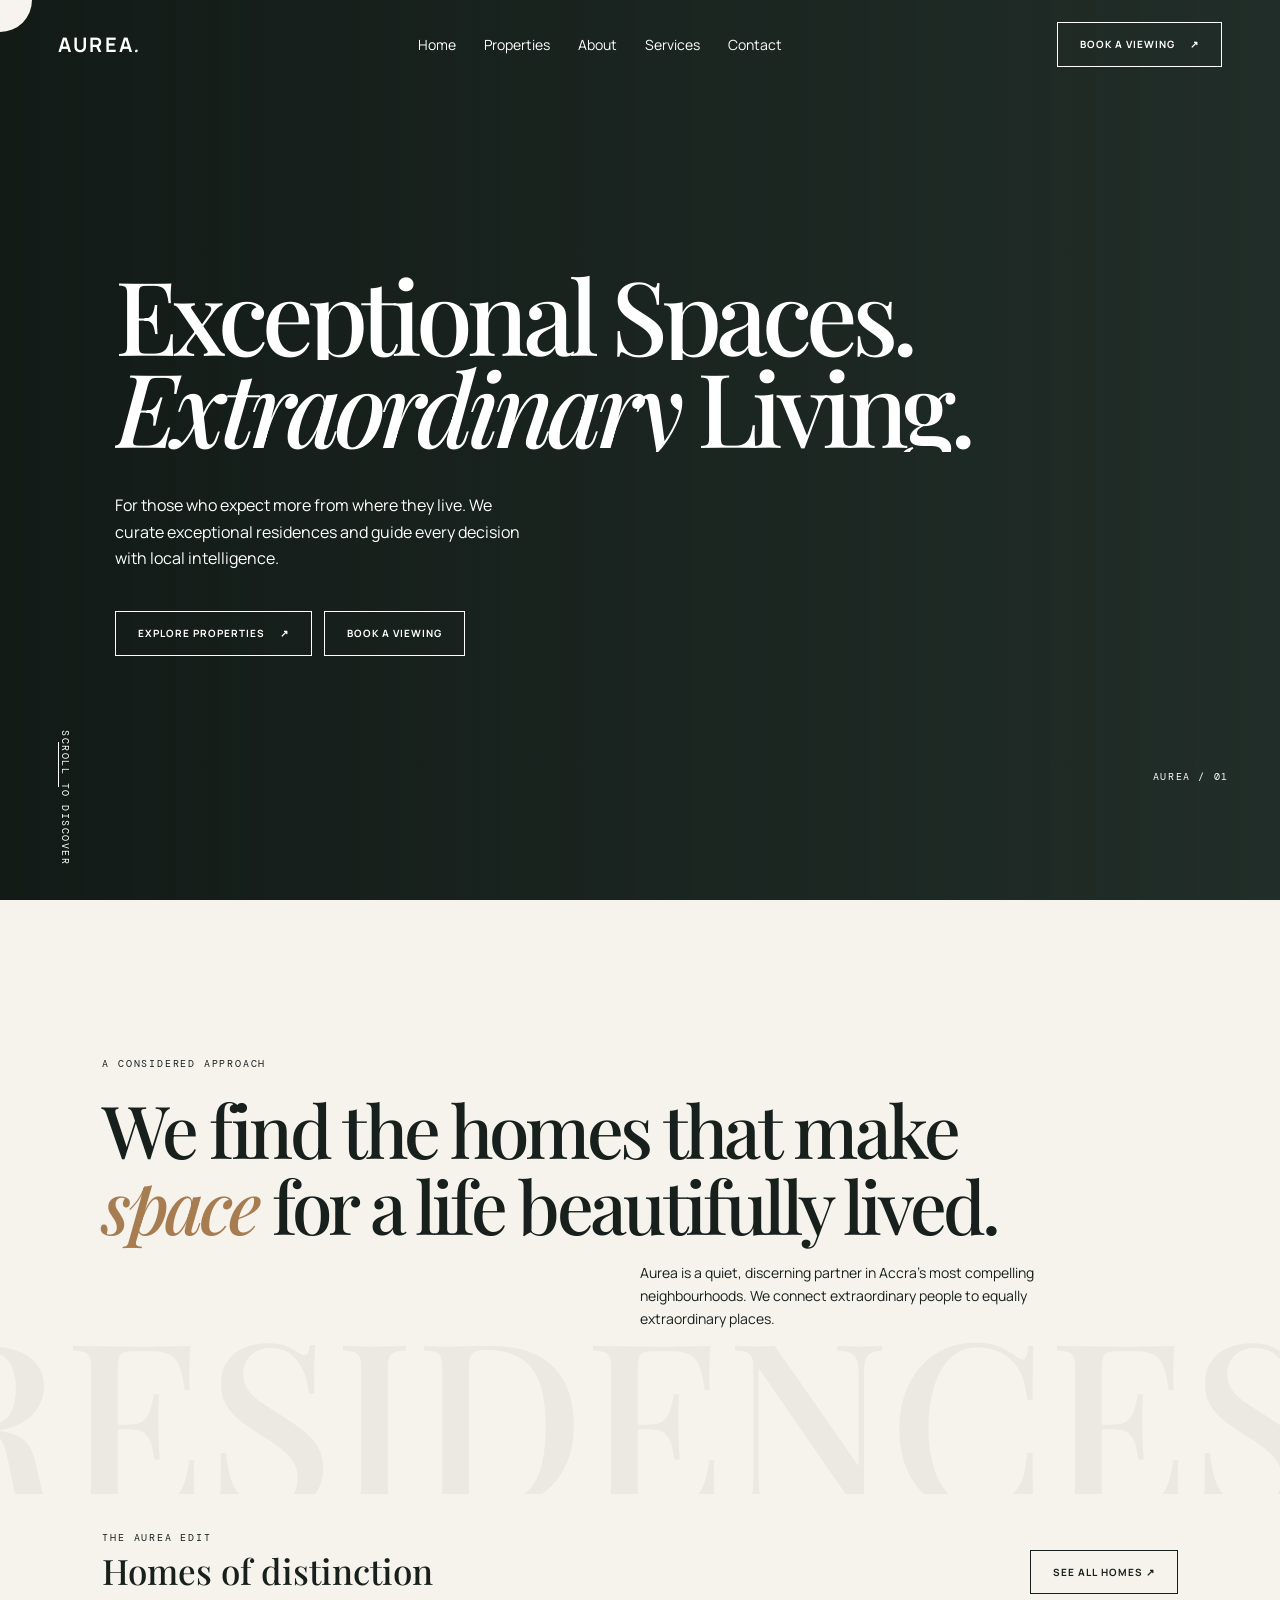
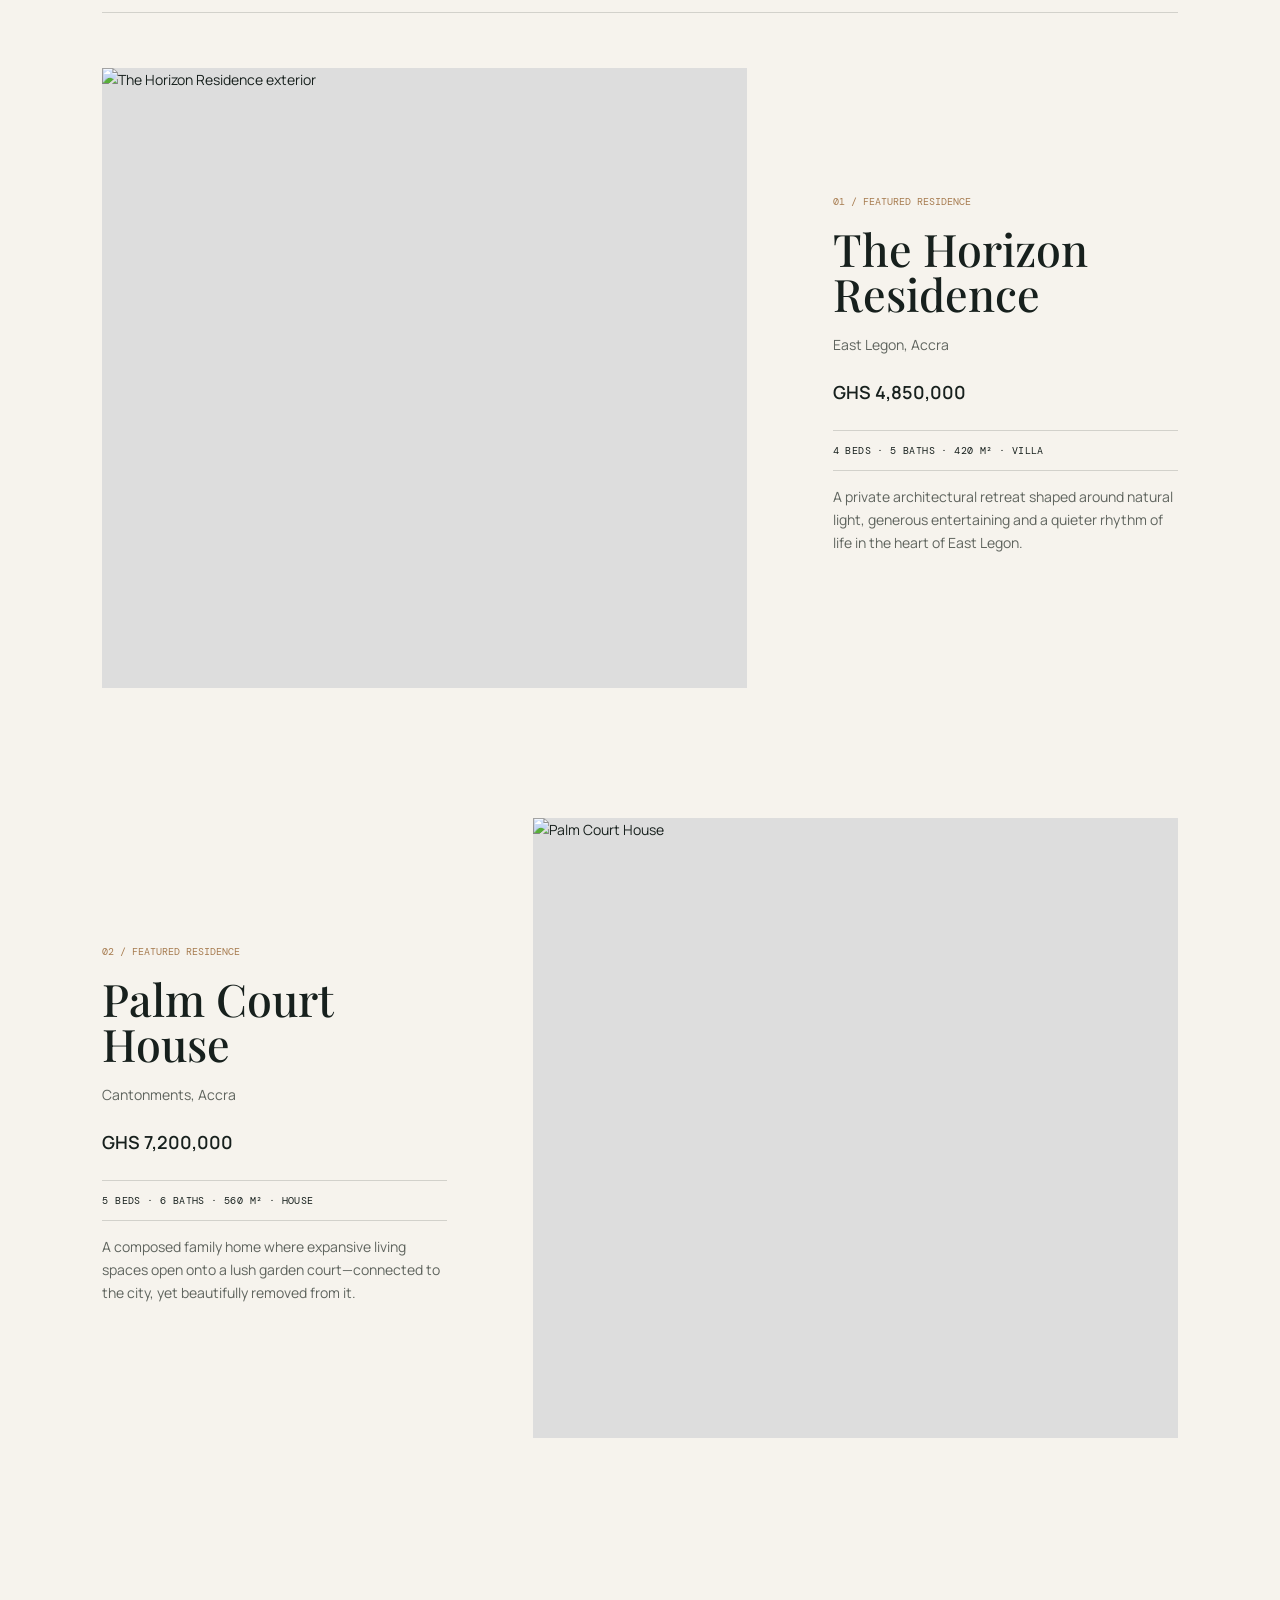
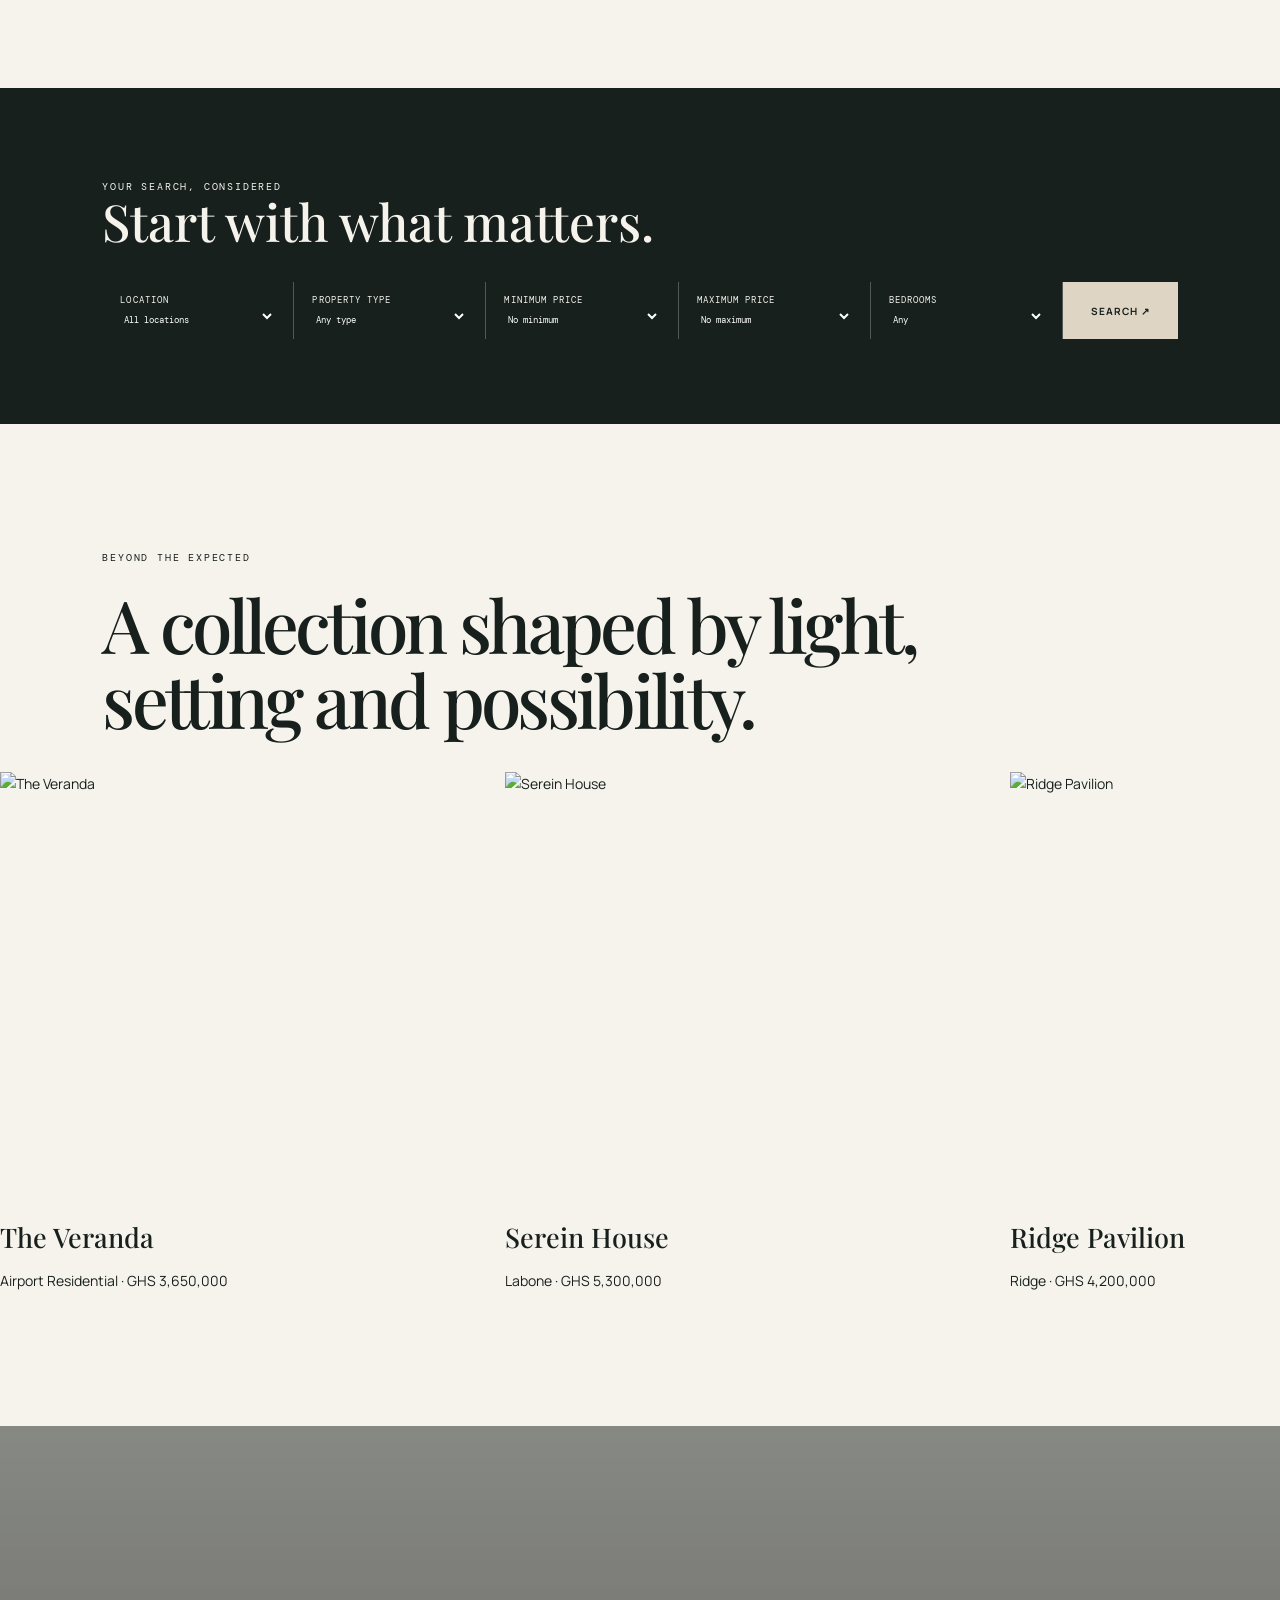
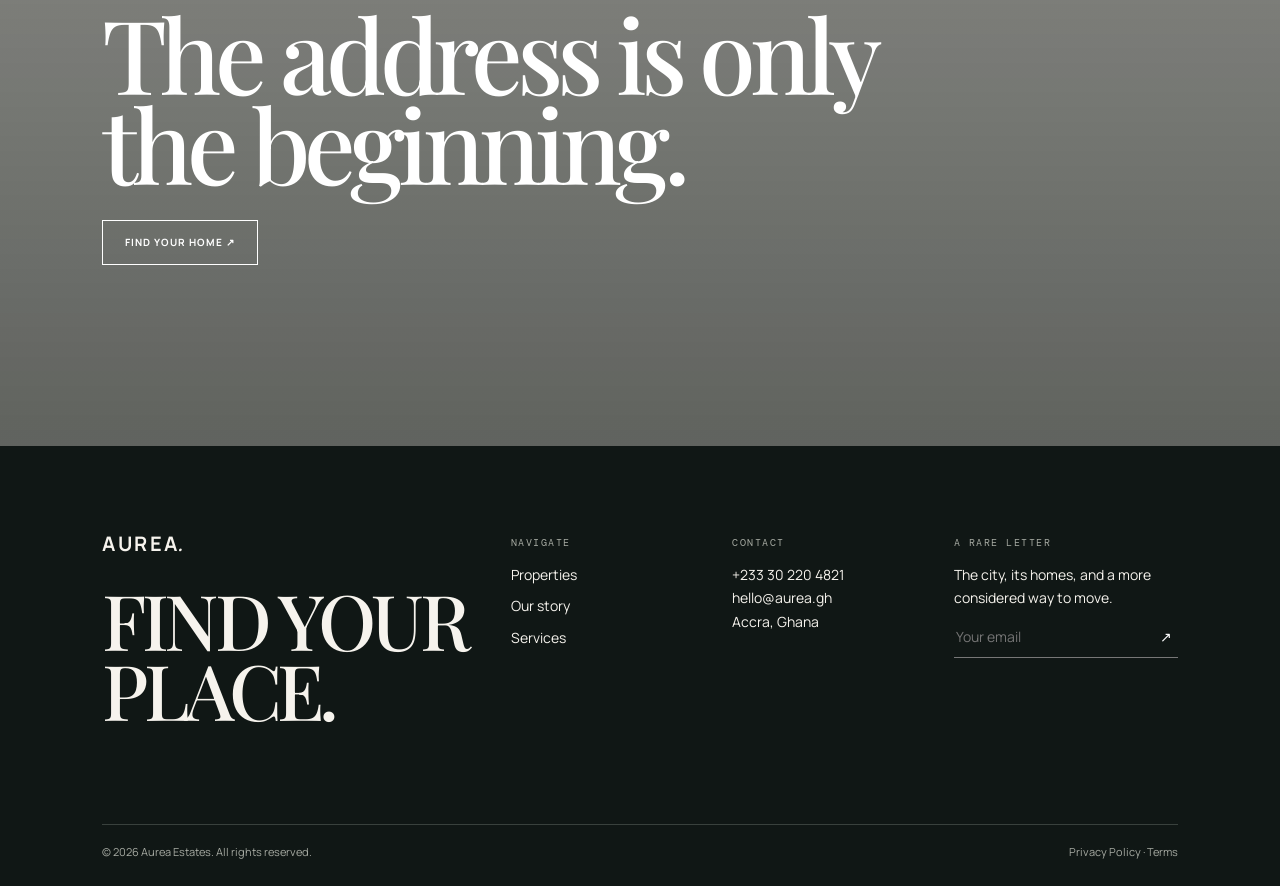
==== index.html @ 6d5a38c9 "aurea1" ====
<!doctype html><html lang="en"><head><meta charset="utf-8"><meta name="viewport" content="width=device-width,initial-scale=1"><title>Aurea Estates — Exceptional Spaces</title><link rel="stylesheet" href="css/style.css"><style>.hero-video{position:absolute;inset:-8%;width:116%;height:116%;object-fit:cover;will-change:transform}.hero-shade{position:absolute;inset:0;background:linear-gradient(90deg,rgba(10,16,13,.68),rgba(10,16,13,.12))}@media(prefers-reduced-motion:reduce){.hero-video{display:none}.hero-image{display:block!important}}</style><style>@media(max-width:800px){.site-header{padding:17px 6%}.nav-links.open{z-index:30}.hero{min-height:680px}.hero-video{inset:0;width:100%;height:100%;transform:none!important}.hero-content{padding:0 6%}.hero h1{font-size:clamp(48px,14vw,68px)}.hero-actions{align-items:flex-start}.horizontal{padding:80px 0}.horizontal-head{padding:0 6%}.horizontal-track{padding-left:6%;gap:14px}.mini-property{min-width:86vw}.mini-property figure{height:52vw;min-height:290px;max-height:410px}.search-form{grid-template-columns:1fr}.search-form .btn{min-height:58px}.intro{padding-top:90px;padding-bottom:90px}.featured{padding-bottom:75px}}@media(max-width:430px){.hero{min-height:620px}.hero-actions{width:100%}.hero-actions .btn{justify-content:space-between;width:100%}.mini-property{min-width:88vw}.mini-property h3{font-size:25px}}</style></head><body><div class="loader"><div>01</div><small>ARCHITECTURE · LIVING · LOCATION</small></div><div class="cursor"></div><header class="site-header"><nav class="nav"><a class="brand" href="index.html">AUREA<i>.</i></a><div class="nav-links"><a href="index.html">Home</a><a href="properties.html">Properties</a><a href="about.html">About</a><a href="services.html">Services</a><a href="contact.html">Contact</a></div><a class="btn" href="contact.html">Book a viewing <span>↗</span></a><button class="menu-toggle" aria-label="Open navigation">☰</button></nav></header><main><section class="hero"><div class="hero-image" style="display:none"></div><video class="hero-video" autoplay muted loop playsinline poster="https://images.unsplash.com/photo-1600585154340-be6161a56a0c?auto=format&fit=crop&w=2200&q=85" aria-label="A modern residence in a landscaped setting"><source src="assets/images/hero-motion.mp4" type="video/mp4"></video><div class="hero-shade"></div><div class="hero-content"><h1><span>Exceptional Spaces.</span><span><em>Extraordinary</em> Living.</span></h1><p>For those who expect more from where they live. We curate exceptional residences and guide every decision with local intelligence.</p><div class="hero-actions"><a class="btn light" href="properties.html">Explore properties <span>↗</span></a><a class="btn" href="contact.html">Book a viewing</a></div></div><span class="scroll-mark">SCROLL TO DISCOVER</span></section><section class="intro"><span class="eyebrow">A considered approach</span><h2 class="display reveal">We find the homes that make <em>space</em> for a life beautifully lived.</h2><p class="intro-copy reveal">Aurea is a quiet, discerning partner in Accra’s most compelling neighbourhoods. We connect extraordinary people to equally extraordinary places.</p><span class="ghost-word" data-parallax="-.03">RESIDENCES</span></section><section class="featured"><div class="section-top"><div><span class="eyebrow">The Aurea edit</span><h2 class="section-title">Homes of distinction</h2></div><a class="btn" href="properties.html">See all homes ↗</a></div><article class="property-feature reveal"><a class="property-photo" href="property-details.html"><img src="https://images.unsplash.com/photo-1600607687920-4e2a09cf159d?auto=format&fit=crop&w=1400&q=85" alt="The Horizon Residence exterior"></a><div class="property-meta"><span class="num">01 / FEATURED RESIDENCE</span><h3>The Horizon Residence</h3><p>East Legon, Accra</p><div class="price">GHS 4,850,000</div><div class="facts">4 BEDS · 5 BATHS · 420 M² · VILLA</div><p>A private architectural retreat shaped around natural light, generous entertaining and a quieter rhythm of life in the heart of East Legon.</p></div></article><article class="property-feature reverse reveal"><a class="property-photo" href="property-details.html"><img loading="lazy" src="https://images.unsplash.com/photo-1600585154340-be6161a56a0c?auto=format&fit=crop&w=1400&q=85" alt="Palm Court House"></a><div class="property-meta"><span class="num">02 / FEATURED RESIDENCE</span><h3>Palm Court House</h3><p>Cantonments, Accra</p><div class="price">GHS 7,200,000</div><div class="facts">5 BEDS · 6 BATHS · 560 M² · HOUSE</div><p>A composed family home where expansive living spaces open onto a lush garden court—connected to the city, yet beautifully removed from it.</p></div></article></section><section class="search-wrap"><span class="eyebrow">Your search, considered</span><h2>Start with what matters.</h2><form id="search-form" class="search-form"><label>Location<select id="location" data-filter><option value="">All locations</option><option>East Legon</option><option>Cantonments</option><option>Labone</option></select></label><label>Property type<select id="type" data-filter><option value="">Any type</option><option>Villa</option><option>House</option><option>Apartment</option></select></label><label>Minimum price<select id="min" data-filter><option value="">No minimum</option><option value="3000000">GHS 3m</option><option value="5000000">GHS 5m</option></select></label><label>Maximum price<select id="max" data-filter><option value="">No maximum</option><option value="5000000">GHS 5m</option><option value="8000000">GHS 8m</option></select></label><label>Bedrooms<select id="beds" data-filter><option value="">Any</option><option value="3">3+</option><option value="4">4+</option></select></label><button class="btn" type="submit">Search ↗</button></form></section><section class="horizontal"><div class="horizontal-head"><span class="eyebrow">Beyond the expected</span><h2 class="display">A collection shaped by light, setting and possibility.</h2></div><div class="horizontal-track"><a class="mini-property" href="property-details.html"><figure><img loading="lazy" src="https://images.unsplash.com/photo-1600566753086-00f18fb6b3ea?auto=format&fit=crop&w=900&q=80" alt="The Veranda"></figure><h3>The Veranda</h3><p>Airport Residential · GHS 3,650,000</p></a><a class="mini-property" href="property-details.html"><figure><img loading="lazy" src="https://images.unsplash.com/photo-1613490493576-7fde63acd811?auto=format&fit=crop&w=900&q=80" alt="Serein House"></figure><h3>Serein House</h3><p>Labone · GHS 5,300,000</p></a><a class="mini-property" href="property-details.html"><figure><img loading="lazy" src="https://images.unsplash.com/photo-1600210492486-724fe5c67fb0?auto=format&fit=crop&w=900&q=80" alt="Ridge Pavilion"></figure><h3>Ridge Pavilion</h3><p>Ridge · GHS 4,200,000</p></a></div></section><section class="cta"><div class="cta-image" data-parallax="-.04"></div><div><h2>The address is only<br>the beginning.</h2><a class="btn light" href="properties.html">Find your home ↗</a></div></section></main><footer class="site-footer"><div class="footer-main"><div><a class="brand" href="index.html">AUREA<i>.</i></a><p class="footer-tagline">FIND YOUR<br>PLACE.</p></div><div><p class="footer-title">NAVIGATE</p><div class="footer-links"><a href="properties.html">Properties</a><a href="about.html">Our story</a><a href="services.html">Services</a></div></div><div><p class="footer-title">CONTACT</p><p>+233 30 220 4821<br>hello@aurea.gh<br>Accra, Ghana</p></div><div><p class="footer-title">A RARE LETTER</p><p>The city, its homes, and a more considered way to move.</p><div class="newsletter"><input aria-label="Email address" placeholder="Your email"><button aria-label="Subscribe">↗</button></div></div></div><div class="footer-bottom"><span>© 2026 Aurea Estates. All rights reserved.</span><span>Privacy Policy · Terms</span></div></footer><script src="js/main.js"></script></body></html>
---- css/style.css ----
@import url('https://fonts.googleapis.com/css2?family=DM+Mono&family=Manrope:wght@400;500;600;700&family=Playfair+Display:ital,wght@0,500;0,600;1,500;1,600&display=swap');
:root{--ink:#17201d;--paper:#f6f3ed;--sand:#ded5c5;--clay:#a77c50;--line:rgba(23,32,29,.16);--serif:'Playfair Display',Georgia,serif;--sans:Manrope,Arial,sans-serif;--mono:'DM Mono',monospace}*{box-sizing:border-box}html{scroll-behavior:smooth}body{margin:0;background:var(--paper);color:var(--ink);font-family:var(--sans);font-size:14px;line-height:1.65}body.menu-open{overflow:hidden}a{color:inherit;text-decoration:none}img{max-width:100%;display:block}button,input,select,textarea{font:inherit}button{cursor:pointer}::selection{background:var(--clay);color:white}.site-header{position:fixed;z-index:20;top:0;left:0;width:100%;padding:22px 4.5%;color:#fff;transition:.45s}.site-header.scrolled{background:rgba(246,243,237,.88);backdrop-filter:blur(14px);color:var(--ink);padding:14px 4.5%;box-shadow:0 1px 0 var(--line)}.nav{display:flex;align-items:center;justify-content:space-between;gap:25px}.brand{font-size:20px;letter-spacing:.12em;font-weight:700}.brand i{font-family:var(--serif);font-weight:500}.nav-links{display:flex;gap:28px;align-items:center}.nav-links a,.footer-links a{position:relative}.nav-links a:after,.footer-links a:after{content:'';position:absolute;left:0;bottom:-5px;width:0;height:1px;background:currentColor;transition:.3s}.nav-links a:hover:after,.footer-links a:hover:after{width:100%}.btn{border:1px solid currentColor;background:transparent;color:inherit;padding:13px 22px;display:inline-flex;align-items:center;gap:15px;text-transform:uppercase;letter-spacing:.1em;font-size:10px;font-weight:700;position:relative;overflow:hidden;z-index:0;transition:.3s}.btn:before{content:'';position:absolute;inset:0;background:var(--ink);transform:translateX(-102%);transition:transform .38s;z-index:-1}.btn:hover{color:var(--paper)}.btn:hover:before{transform:translateX(0)}.btn.light:before{background:var(--paper)}.btn.light:hover{color:var(--ink)}.menu-toggle{display:none;background:none;border:0;color:inherit;font-size:22px}.hero{height:100svh;min-height:680px;position:relative;color:#fff;overflow:hidden;background:#25322d}.hero-image,.cta-image{position:absolute;inset:-8%;background-size:cover;background-position:center;will-change:transform}.hero-image{background-image:linear-gradient(90deg,rgba(10,16,13,.65),rgba(10,16,13,.14)),url('https://images.unsplash.com/photo-1600585154340-be6161a56a0c?auto=format&fit=crop&w=2200&q=85')}.hero:after{content:'AUREA / 01';position:absolute;right:4%;bottom:13%;font:10px var(--mono);letter-spacing:.16em}.hero-content{position:relative;z-index:1;padding:0 9%;height:100%;display:flex;justify-content:center;flex-direction:column}.eyebrow{font:10px var(--mono);letter-spacing:.18em;text-transform:uppercase}.hero h1,.page-hero h1{font:500 clamp(55px,8vw,130px)/.9 var(--serif);letter-spacing:-.06em;max-width:950px;margin:24px 0}.hero h1 span{display:block;overflow:hidden}.hero h1 em{font-weight:500}.hero p{max-width:420px;font-size:16px}.hero-actions{display:flex;gap:12px;margin-top:24px}.scroll-mark{position:absolute;bottom:35px;left:4.5%;z-index:2;font:10px var(--mono);letter-spacing:.15em;writing-mode:vertical-rl}.scroll-mark:after{content:'';display:block;width:1px;height:45px;background:#fff;margin:12px auto 0;animation:line 1.8s infinite}@keyframes line{50%{transform:scaleY(.35);transform-origin:top}}.intro{padding:150px 8%;position:relative;overflow:hidden}.display{font:500 clamp(39px,5.7vw,86px)/1.04 var(--serif);letter-spacing:-.05em;max-width:1000px;margin:18px 0}.display em{color:var(--clay)}.intro-copy{margin-left:50%;max-width:410px}.ghost-word{position:absolute;right:-3%;bottom:-35px;font:500 clamp(100px,18vw,300px)/1 var(--serif);color:rgba(23,32,29,.045);white-space:nowrap;pointer-events:none}.featured{padding:30px 8% 120px}.section-top{display:flex;justify-content:space-between;align-items:end;border-bottom:1px solid var(--line);padding-bottom:18px;margin-bottom:55px}.section-title{font:500 35px var(--serif);margin:0}.property-feature{display:grid;grid-template-columns:1.4fr .75fr;gap:8%;align-items:center;margin:0 0 130px}.property-feature.reverse{grid-template-columns:.75fr 1.4fr}.property-feature.reverse .property-photo{order:2}.property-photo{position:relative;overflow:hidden;background:#ddd;cursor:none}.property-photo img{width:100%;height:620px;object-fit:cover;transition:transform .8s cubic-bezier(.2,.7,.2,1)}.property-photo:hover img{transform:scale(1.06)}.property-photo:after{content:'View property ↗';position:absolute;inset:auto 20px 20px auto;color:white;background:rgba(23,32,29,.75);backdrop-filter:blur(5px);padding:11px 15px;font:10px var(--mono);opacity:0;transform:translateY(8px);transition:.3s}.property-photo:hover:after{opacity:1;transform:none}.property-meta .num{font:10px var(--mono);color:var(--clay)}.property-meta h3{font:500 clamp(29px,3.5vw,55px)/1 var(--serif);margin:16px 0}.property-meta p{color:#5f645e}.price{font-size:18px;font-weight:600;margin:22px 0}.facts{font:10px var(--mono);letter-spacing:.04em;border-top:1px solid var(--line);border-bottom:1px solid var(--line);padding:13px 0;display:flex;gap:18px;flex-wrap:wrap}.search-wrap{padding:85px 8%;background:var(--ink);color:var(--paper)}.search-wrap h2{font:500 clamp(35px,4vw,58px)/1 var(--serif);margin:0 0 35px}.search-form{display:grid;grid-template-columns:repeat(5,1fr) auto;gap:1px;background:rgba(255,255,255,.25)}.search-form label{background:var(--ink);padding:12px 18px;display:flex;flex-direction:column;font:9px var(--mono);letter-spacing:.12em;text-transform:uppercase}.search-form select{padding:7px 0 0;background:transparent;color:#fff;border:0;outline:0}.search-form option{color:var(--ink)}.search-form .btn{background:var(--sand);color:var(--ink);border:0;padding:0 28px}.search-form .btn:before{background:var(--clay)}.horizontal{padding:120px 0;overflow:hidden}.horizontal-head{padding:0 8%;margin-bottom:35px}.horizontal-track{display:flex;gap:25px;padding:0 0 0 8%;overflow:auto;scroll-snap-type:x mandatory;scrollbar-width:none}.horizontal-track::-webkit-scrollbar{display:none}.mini-property{min-width:min(68vw,480px);scroll-snap-align:start}.mini-property figure{height:430px;margin:0;overflow:hidden}.mini-property img{height:100%;width:100%;object-fit:cover;transition:.5s}.mini-property:hover img{transform:scale(1.04)}.mini-property h3{font:500 27px var(--serif);margin:17px 0 0}.cta{height:620px;position:relative;color:#fff;display:flex;align-items:center;padding:8%;overflow:hidden}.cta-image{background-image:linear-gradient(rgba(10,16,13,.46),rgba(10,16,13,.65)),url('https://images.unsplash.com/photo-1600607687939-ce8a6c25118c?auto=format&fit=crop&w=2200&q=85')}.cta h2{position:relative;font:500 clamp(54px,8vw,125px)/.88 var(--serif);letter-spacing:-.06em;margin:0 0 32px}.cta .btn{position:relative}.site-footer{background:#101715;color:var(--paper);padding:80px 8% 25px}.footer-main{display:grid;grid-template-columns:2fr 1fr 1fr 1.2fr;gap:35px}.footer-tagline{font:500 clamp(45px,6vw,90px)/.9 var(--serif);letter-spacing:-.06em;margin:25px 0}.footer-links{display:flex;flex-direction:column;gap:8px}.footer-title{font:10px var(--mono);letter-spacing:.15em;color:#a6aaa2;margin-bottom:14px}.newsletter{display:flex;border-bottom:1px solid #777;padding-bottom:8px}.newsletter input{background:none;border:0;outline:0;color:#fff;width:100%}.newsletter button{background:none;color:#fff;border:0}.footer-bottom{border-top:1px solid #39413d;margin-top:75px;padding-top:18px;display:flex;justify-content:space-between;font-size:11px;color:#a6aaa2}.page-hero{min-height:570px;padding:180px 8% 90px;color:#fff;position:relative;display:flex;align-items:end;overflow:hidden}.page-hero .hero-image{background-image:linear-gradient(90deg,rgba(10,16,13,.65),rgba(10,16,13,.1)),var(--page-image)}.page-hero h1{margin:16px 0 0}.catalogue{padding:85px 8% 130px}.filter-bar{display:flex;gap:12px;justify-content:space-between;align-items:center;margin-bottom:35px;border-bottom:1px solid var(--line);padding-bottom:18px}.filter-options{display:flex;gap:9px;flex-wrap:wrap}.filter-options select{border:1px solid var(--line);background:transparent;padding:10px}.property-grid{display:grid;grid-template-columns:repeat(12,1fr);gap:35px 22px}.property-card{grid-column:span 4;transition:.4s}.property-card:nth-child(3n+2){margin-top:75px}.property-card figure{height:390px;margin:0;overflow:hidden}.property-card img{height:100%;width:100%;object-fit:cover;transition:.6s}.property-card:hover img{transform:scale(1.06)}.property-card h3{font:500 27px/1.1 var(--serif);margin:15px 0 4px}.property-card p{margin:0;color:#626861;font-size:12px}.property-card .price{margin:8px 0;font-size:15px}.detail-hero{height:85vh;min-height:620px;position:relative;color:#fff;display:flex;align-items:end;padding:8%;overflow:hidden}.detail-hero .hero-image{background-image:linear-gradient(0deg,rgba(10,16,13,.65),transparent 65%),url('https://images.unsplash.com/photo-1600607687920-4e2a09cf159d?auto=format&fit=crop&w=2200&q=85')}.detail-hero h1{position:relative;font:500 clamp(53px,7vw,110px)/.9 var(--serif);margin:10px 0}.detail-hero p,.detail-hero .price{position:relative}.quick-info{display:grid;grid-template-columns:repeat(5,1fr);margin:0 8%;transform:translateY(-45px);position:relative;background:var(--paper);border:1px solid var(--line)}.quick-info div{padding:25px;border-right:1px solid var(--line)}.quick-info strong{display:block;font:500 28px var(--serif)}.property-story{max-width:850px;margin:70px auto 120px;padding:0 25px}.property-story p{font:500 clamp(25px,3vw,42px)/1.25 var(--serif)}.gallery{padding:0 8% 120px;display:grid;grid-template-columns:1fr 1fr;gap:20px}.gallery a{height:450px;overflow:hidden}.gallery a:first-child{grid-column:span 2;height:650px}.gallery img{height:100%;width:100%;object-fit:cover;transition:.6s}.gallery a:hover img{transform:scale(1.05)}.specs{padding:100px 8%;background:var(--sand);display:grid;grid-template-columns:1fr 1.6fr;gap:10%}.specs h2{font:500 50px var(--serif);margin:0}.spec-list{display:grid;grid-template-columns:1fr 1fr;gap:0 30px}.spec-list div{border-top:1px solid var(--line);padding:16px 0;display:flex;justify-content:space-between}.map{height:450px;margin:110px 8%;background:#c9c1b5 url('https://images.unsplash.com/photo-1523531294919-4bcd7c65e216?auto=format&fit=crop&w=1600&q=75') center/cover;display:grid;place-items:center}.map span{background:var(--ink);color:#fff;padding:14px 20px;font:10px var(--mono);letter-spacing:.12em}.form-section{padding:110px 8%;display:grid;grid-template-columns:1fr 1fr;gap:10%}.form-section h2{font:500 clamp(42px,5vw,75px)/.95 var(--serif);margin:0}.form{display:grid;gap:20px}.field{border:0;border-bottom:1px solid var(--line);padding:12px 0;background:transparent;outline:0;width:100%;resize:vertical}.field:focus{border-color:var(--clay)}.form-message{font-size:12px;color:var(--clay);min-height:18px}.about-grid{padding:120px 8%;display:grid;grid-template-columns:1fr 1fr;gap:8%}.about-grid figure{margin:0;height:690px;overflow:hidden}.about-grid img{height:100%;width:100%;object-fit:cover}.about-grid h2{font:500 48px/1 var(--serif)}.stats{padding:90px 8%;background:var(--ink);color:#fff;display:grid;grid-template-columns:repeat(4,1fr);gap:20px}.stat strong{font:500 clamp(50px,6vw,90px)/1 var(--serif);display:block}.stat span{font:10px var(--mono);letter-spacing:.1em;text-transform:uppercase}.services{padding:80px 8% 130px}.service-row{border-top:1px solid var(--line);padding:28px 0;display:grid;grid-template-columns:90px 1fr 1fr 45px;align-items:center;gap:20px;transition:.35s}.service-row h2{font:500 clamp(30px,4vw,55px) var(--serif);margin:0;transition:.35s}.service-row p{color:#626861;max-width:370px}.service-row:hover{padding-left:18px;background:var(--sand)}.service-row:hover h2{transform:translateX(12px)}.service-row:last-child{border-bottom:1px solid var(--line)}.contact-layout{padding:110px 8%;display:grid;grid-template-columns:1.3fr .7fr;gap:12%}.contact-layout h2{font:500 55px/1 var(--serif);margin:0 0 35px}.contact-detail{border-top:1px solid var(--line);padding:18px 0}.contact-detail small{font:10px var(--mono);letter-spacing:.12em;color:#656962}.reveal{opacity:0;transform:translateY(30px);transition:opacity .7s,transform .7s}.reveal.visible{opacity:1;transform:none}.loader{position:fixed;inset:0;background:var(--ink);color:var(--paper);z-index:100;display:grid;place-content:center;transition:opacity .6s,visibility .6s}.loader.done{opacity:0;visibility:hidden}.loader div{font:500 55px var(--serif)}.loader small{font:10px var(--mono);letter-spacing:.2em}.cursor{display:none;position:fixed;z-index:90;pointer-events:none;transform:translate(-50%,-50%);width:64px;height:64px;border-radius:50%;background:var(--paper);color:var(--ink);font:9px var(--mono);place-items:center;mix-blend-mode:screen}.lightbox{position:fixed;inset:0;z-index:70;background:rgba(10,16,13,.94);display:none;place-items:center;padding:8%}.lightbox.open{display:grid}.lightbox img{max-height:80vh;max-width:90vw}.lightbox button{position:absolute;background:none;border:0;color:#fff;font-size:34px}.lightbox .close{top:25px;right:35px}.lightbox .prev{left:25px}.lightbox .next{right:25px}@media(pointer:fine){.cursor{display:grid}body{cursor:none}a,button,input,select,textarea{cursor:none}}@media(max-width:800px){.site-header{padding:17px 6%}.nav-links,.nav>.btn{display:none}.menu-toggle{display:block}.nav-links.open{display:flex;position:fixed;inset:0;background:var(--ink);color:var(--paper);z-index:-1;flex-direction:column;justify-content:center;align-items:flex-start;padding:20%;font:500 40px var(--serif)}.hero h1{font-size:58px}.intro,.featured,.catalogue,.services{padding-left:6%;padding-right:6%}.intro-copy{margin-left:0}.property-feature,.property-feature.reverse{grid-template-columns:1fr;gap:25px;margin-bottom:75px}.property-feature.reverse .property-photo{order:0}.property-photo img{height:460px}.search-wrap{padding:60px 6%}.search-form{grid-template-columns:1fr 1fr}.search-form .btn{padding:18px}.footer-main,.about-grid,.form-section,.contact-layout{grid-template-columns:1fr;gap:45px}.footer-bottom{flex-direction:column;gap:8px}.page-hero{padding:140px 6% 60px;min-height:450px}.filter-bar{align-items:flex-start;flex-direction:column}.property-grid{grid-template-columns:1fr 1fr;gap:28px 14px}.property-card{grid-column:span 1}.property-card:nth-child(3n+2){margin-top:35px}.property-card figure{height:260px}.property-card h3{font-size:22px}.quick-info{margin:0 4%;grid-template-columns:1fr 1fr 1fr;transform:translateY(-25px)}.quick-info div{padding:16px}.gallery{padding:0 4% 70px;gap:8px}.gallery a,.gallery a:first-child{height:250px}.gallery a:first-child{grid-column:span 2}.specs{padding:70px 6%;grid-template-columns:1fr}.stats{grid-template-columns:1fr 1fr;padding:60px 7%}.service-row{grid-template-columns:40px 1fr 30px}.service-row p{display:none}.contact-layout{padding:80px 6%}.cta{height:500px;padding:7%}.cta h2{font-size:64px}.hero:after{display:none}}@media(max-width:430px){.property-grid{grid-template-columns:1fr}.property-card:nth-child(3n+2){margin-top:0}.quick-info{grid-template-columns:1fr 1fr}.search-form{grid-template-columns:1fr}.spec-list{grid-template-columns:1fr}.hero-actions{flex-direction:column;align-items:flex-start}}
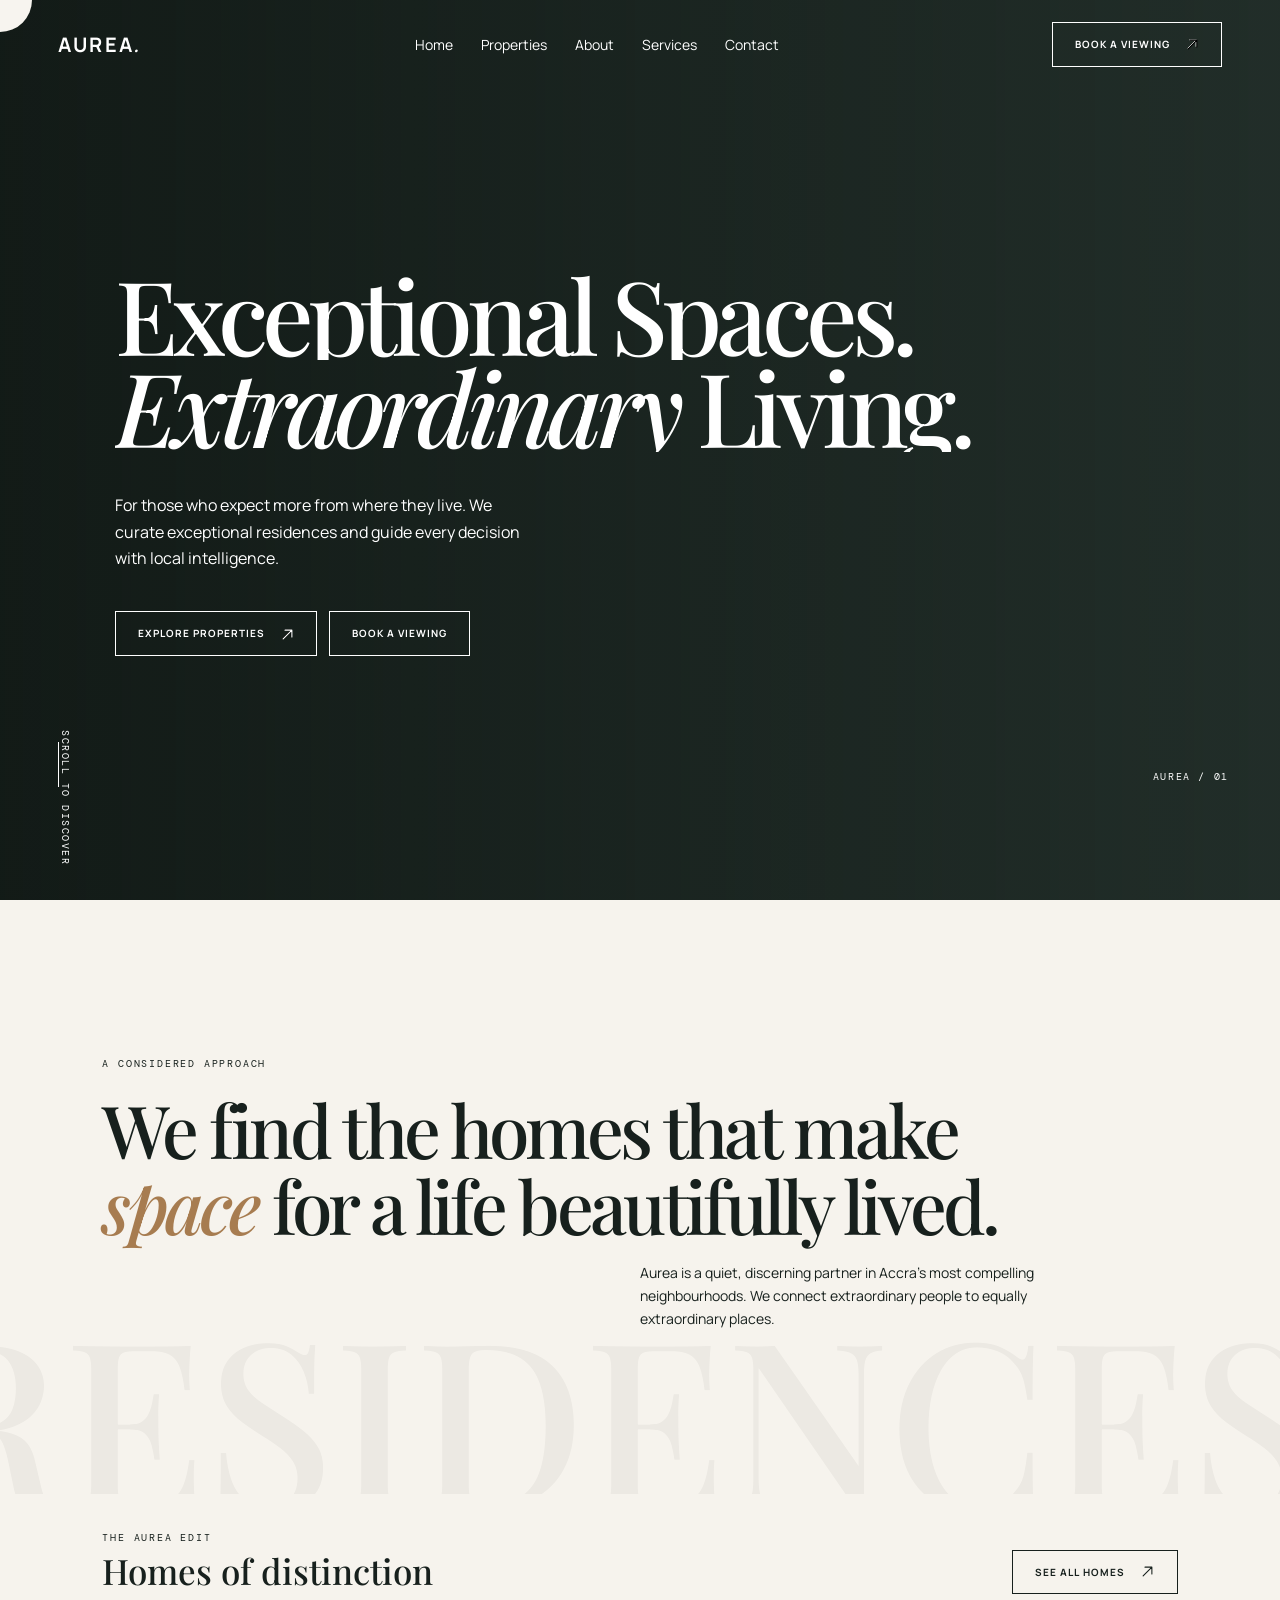
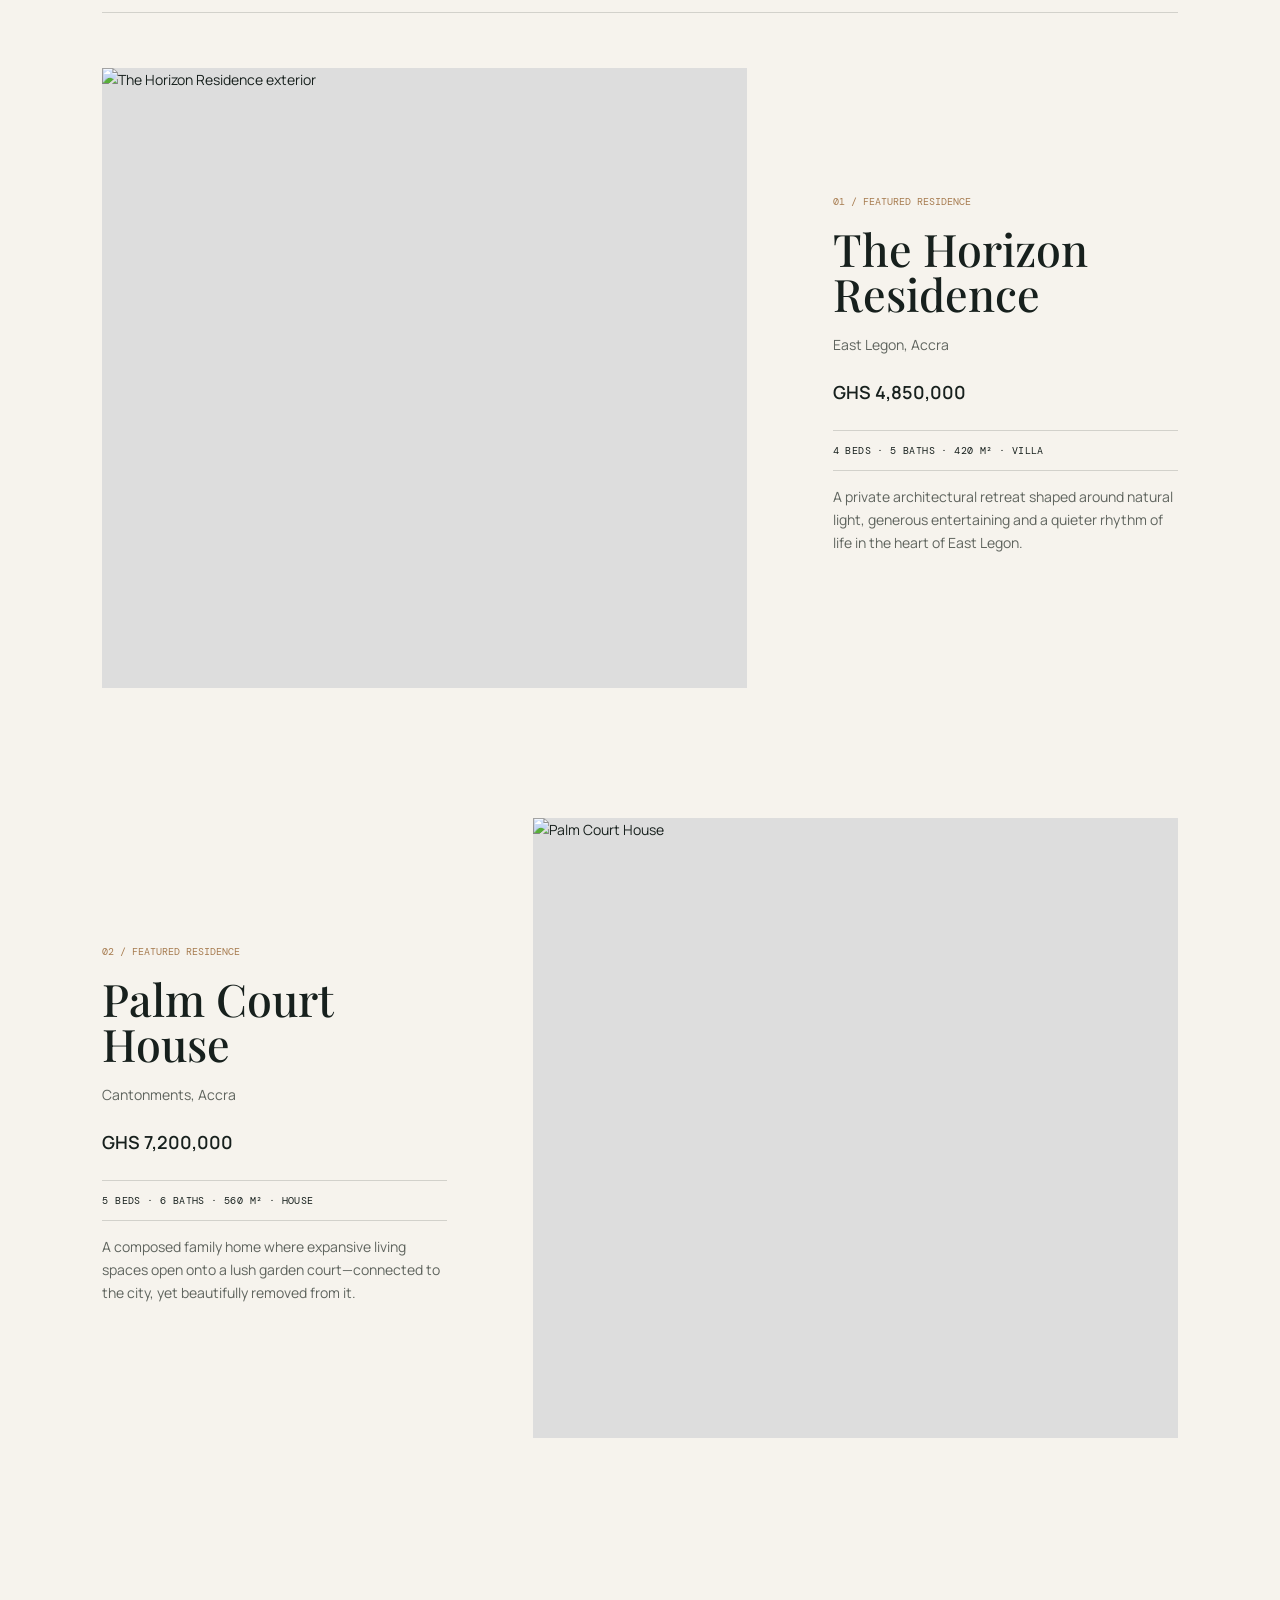
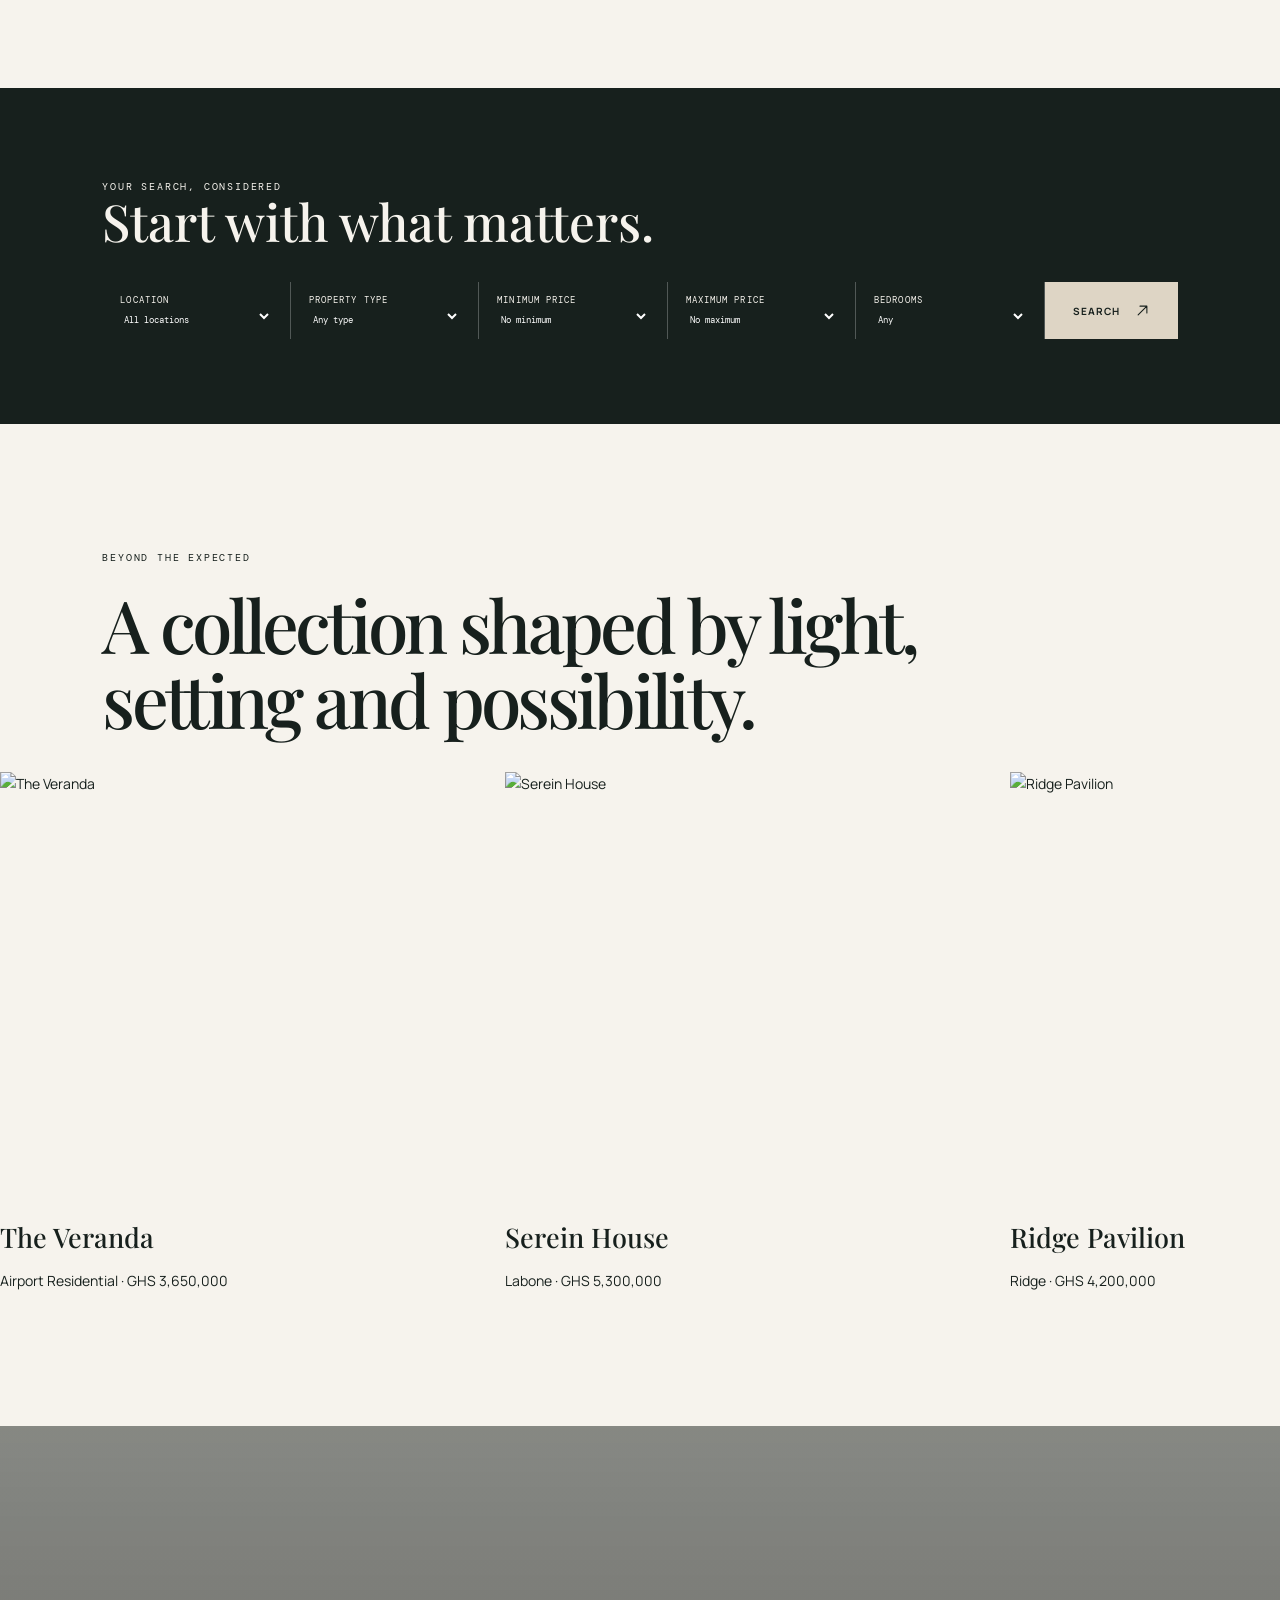
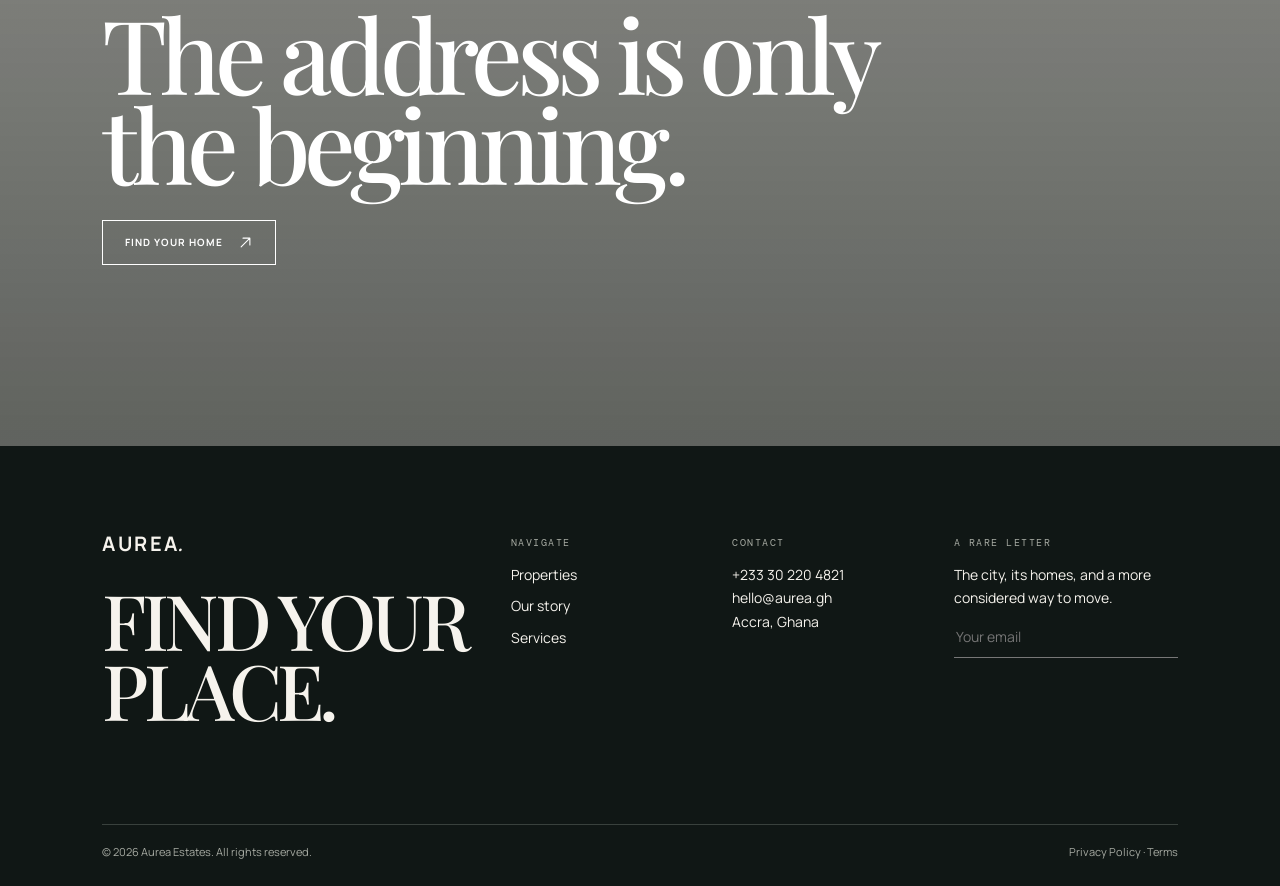
==== commit 482773c0: "Refine Aurea site experience and SVG icons" ====
--- a/index.html
+++ b/index.html
@@ -1 +1 @@
-<!doctype html><html lang="en"><head><meta charset="utf-8"><meta name="viewport" content="width=device-width,initial-scale=1"><title>Aurea Estates — Exceptional Spaces</title><link rel="stylesheet" href="css/style.css"><style>.hero-video{position:absolute;inset:-8%;width:116%;height:116%;object-fit:cover;will-change:transform}.hero-shade{position:absolute;inset:0;background:linear-gradient(90deg,rgba(10,16,13,.68),rgba(10,16,13,.12))}@media(prefers-reduced-motion:reduce){.hero-video{display:none}.hero-image{display:block!important}}</style><style>@media(max-width:800px){.site-header{padding:17px 6%}.nav-links.open{z-index:30}.hero{min-height:680px}.hero-video{inset:0;width:100%;height:100%;transform:none!important}.hero-content{padding:0 6%}.hero h1{font-size:clamp(48px,14vw,68px)}.hero-actions{align-items:flex-start}.horizontal{padding:80px 0}.horizontal-head{padding:0 6%}.horizontal-track{padding-left:6%;gap:14px}.mini-property{min-width:86vw}.mini-property figure{height:52vw;min-height:290px;max-height:410px}.search-form{grid-template-columns:1fr}.search-form .btn{min-height:58px}.intro{padding-top:90px;padding-bottom:90px}.featured{padding-bottom:75px}}@media(max-width:430px){.hero{min-height:620px}.hero-actions{width:100%}.hero-actions .btn{justify-content:space-between;width:100%}.mini-property{min-width:88vw}.mini-property h3{font-size:25px}}</style></head><body><div class="loader"><div>01</div><small>ARCHITECTURE · LIVING · LOCATION</small></div><div class="cursor"></div><header class="site-header"><nav class="nav"><a class="brand" href="index.html">AUREA<i>.</i></a><div class="nav-links"><a href="index.html">Home</a><a href="properties.html">Properties</a><a href="about.html">About</a><a href="services.html">Services</a><a href="contact.html">Contact</a></div><a class="btn" href="contact.html">Book a viewing <span>↗</span></a><button class="menu-toggle" aria-label="Open navigation">☰</button></nav></header><main><section class="hero"><div class="hero-image" style="display:none"></div><video class="hero-video" autoplay muted loop playsinline poster="https://images.unsplash.com/photo-1600585154340-be6161a56a0c?auto=format&fit=crop&w=2200&q=85" aria-label="A modern residence in a landscaped setting"><source src="assets/images/hero-motion.mp4" type="video/mp4"></video><div class="hero-shade"></div><div class="hero-content"><h1><span>Exceptional Spaces.</span><span><em>Extraordinary</em> Living.</span></h1><p>For those who expect more from where they live. We curate exceptional residences and guide every decision with local intelligence.</p><div class="hero-actions"><a class="btn light" href="properties.html">Explore properties <span>↗</span></a><a class="btn" href="contact.html">Book a viewing</a></div></div><span class="scroll-mark">SCROLL TO DISCOVER</span></section><section class="intro"><span class="eyebrow">A considered approach</span><h2 class="display reveal">We find the homes that make <em>space</em> for a life beautifully lived.</h2><p class="intro-copy reveal">Aurea is a quiet, discerning partner in Accra’s most compelling neighbourhoods. We connect extraordinary people to equally extraordinary places.</p><span class="ghost-word" data-parallax="-.03">RESIDENCES</span></section><section class="featured"><div class="section-top"><div><span class="eyebrow">The Aurea edit</span><h2 class="section-title">Homes of distinction</h2></div><a class="btn" href="properties.html">See all homes ↗</a></div><article class="property-feature reveal"><a class="property-photo" href="property-details.html"><img src="https://images.unsplash.com/photo-1600607687920-4e2a09cf159d?auto=format&fit=crop&w=1400&q=85" alt="The Horizon Residence exterior"></a><div class="property-meta"><span class="num">01 / FEATURED RESIDENCE</span><h3>The Horizon Residence</h3><p>East Legon, Accra</p><div class="price">GHS 4,850,000</div><div class="facts">4 BEDS · 5 BATHS · 420 M² · VILLA</div><p>A private architectural retreat shaped around natural light, generous entertaining and a quieter rhythm of life in the heart of East Legon.</p></div></article><article class="property-feature reverse reveal"><a class="property-photo" href="property-details.html"><img loading="lazy" src="https://images.unsplash.com/photo-1600585154340-be6161a56a0c?auto=format&fit=crop&w=1400&q=85" alt="Palm Court House"></a><div class="property-meta"><span class="num">02 / FEATURED RESIDENCE</span><h3>Palm Court House</h3><p>Cantonments, Accra</p><div class="price">GHS 7,200,000</div><div class="facts">5 BEDS · 6 BATHS · 560 M² · HOUSE</div><p>A composed family home where expansive living spaces open onto a lush garden court—connected to the city, yet beautifully removed from it.</p></div></article></section><section class="search-wrap"><span class="eyebrow">Your search, considered</span><h2>Start with what matters.</h2><form id="search-form" class="search-form"><label>Location<select id="location" data-filter><option value="">All locations</option><option>East Legon</option><option>Cantonments</option><option>Labone</option></select></label><label>Property type<select id="type" data-filter><option value="">Any type</option><option>Villa</option><option>House</option><option>Apartment</option></select></label><label>Minimum price<select id="min" data-filter><option value="">No minimum</option><option value="3000000">GHS 3m</option><option value="5000000">GHS 5m</option></select></label><label>Maximum price<select id="max" data-filter><option value="">No maximum</option><option value="5000000">GHS 5m</option><option value="8000000">GHS 8m</option></select></label><label>Bedrooms<select id="beds" data-filter><option value="">Any</option><option value="3">3+</option><option value="4">4+</option></select></label><button class="btn" type="submit">Search ↗</button></form></section><section class="horizontal"><div class="horizontal-head"><span class="eyebrow">Beyond the expected</span><h2 class="display">A collection shaped by light, setting and possibility.</h2></div><div class="horizontal-track"><a class="mini-property" href="property-details.html"><figure><img loading="lazy" src="https://images.unsplash.com/photo-1600566753086-00f18fb6b3ea?auto=format&fit=crop&w=900&q=80" alt="The Veranda"></figure><h3>The Veranda</h3><p>Airport Residential · GHS 3,650,000</p></a><a class="mini-property" href="property-details.html"><figure><img loading="lazy" src="https://images.unsplash.com/photo-1613490493576-7fde63acd811?auto=format&fit=crop&w=900&q=80" alt="Serein House"></figure><h3>Serein House</h3><p>Labone · GHS 5,300,000</p></a><a class="mini-property" href="property-details.html"><figure><img loading="lazy" src="https://images.unsplash.com/photo-1600210492486-724fe5c67fb0?auto=format&fit=crop&w=900&q=80" alt="Ridge Pavilion"></figure><h3>Ridge Pavilion</h3><p>Ridge · GHS 4,200,000</p></a></div></section><section class="cta"><div class="cta-image" data-parallax="-.04"></div><div><h2>The address is only<br>the beginning.</h2><a class="btn light" href="properties.html">Find your home ↗</a></div></section></main><footer class="site-footer"><div class="footer-main"><div><a class="brand" href="index.html">AUREA<i>.</i></a><p class="footer-tagline">FIND YOUR<br>PLACE.</p></div><div><p class="footer-title">NAVIGATE</p><div class="footer-links"><a href="properties.html">Properties</a><a href="about.html">Our story</a><a href="services.html">Services</a></div></div><div><p class="footer-title">CONTACT</p><p>+233 30 220 4821<br>hello@aurea.gh<br>Accra, Ghana</p></div><div><p class="footer-title">A RARE LETTER</p><p>The city, its homes, and a more considered way to move.</p><div class="newsletter"><input aria-label="Email address" placeholder="Your email"><button aria-label="Subscribe">↗</button></div></div></div><div class="footer-bottom"><span>© 2026 Aurea Estates. All rights reserved.</span><span>Privacy Policy · Terms</span></div></footer><script src="js/main.js"></script></body></html>
+<!doctype html><html lang="en"><head><meta charset="utf-8"><meta name="viewport" content="width=device-width,initial-scale=1"><title>Aurea Estates — Exceptional Spaces</title><link rel="stylesheet" href="css/style.css"><style>.hero-video{position:absolute;inset:-8%;width:116%;height:116%;object-fit:cover;will-change:transform}.hero-shade{position:absolute;inset:0;background:linear-gradient(90deg,rgba(10,16,13,.68),rgba(10,16,13,.12))}@media(prefers-reduced-motion:reduce){.hero-video{display:none}.hero-image{display:block!important}}</style><style>@media(max-width:800px){.site-header{padding:17px 6%}.nav-links.open{z-index:30}.hero{min-height:680px}.hero-video{inset:0;width:100%;height:100%;transform:none!important}.hero-content{padding:0 6%}.hero h1{font-size:clamp(48px,14vw,68px)}.hero-actions{align-items:flex-start}.horizontal{padding:80px 0}.horizontal-head{padding:0 6%}.horizontal-track{padding-left:6%;gap:14px}.mini-property{min-width:86vw}.mini-property figure{height:52vw;min-height:290px;max-height:410px}.search-form{grid-template-columns:1fr}.search-form .btn{min-height:58px}.intro{padding-top:90px;padding-bottom:90px}.featured{padding-bottom:75px}}@media(max-width:430px){.hero{min-height:620px}.hero-actions{width:100%}.hero-actions .btn{justify-content:space-between;width:100%}.mini-property{min-width:88vw}.mini-property h3{font-size:25px}}</style></head><body><div class="loader"><div>01</div><small>ARCHITECTURE · LIVING · LOCATION</small></div><div class="cursor"></div><header class="site-header"><nav class="nav"><a class="brand" href="index.html">AUREA<i>.</i></a><div class="nav-links"><a href="index.html">Home</a><a href="properties.html">Properties</a><a href="about.html">About</a><a href="services.html">Services</a><a href="contact.html">Contact</a></div><a class="btn" href="contact.html">Book a viewing <span><svg class="icon" viewBox="0 0 24 24" aria-hidden="true"><path d="M5 19 19 5M8 5h11v11"/></svg></span></a><button class="menu-toggle" aria-label="Open navigation">☰</button></nav></header><main><section class="hero"><div class="hero-image" style="display:none"></div><video class="hero-video" autoplay muted loop playsinline poster="https://images.unsplash.com/photo-1600585154340-be6161a56a0c?auto=format&fit=crop&w=2200&q=85" aria-label="A modern residence in a landscaped setting"><source src="assets/images/hero-motion.mp4" type="video/mp4"></video><div class="hero-shade"></div><div class="hero-content"><h1><span>Exceptional Spaces.</span><span><em>Extraordinary</em> Living.</span></h1><p>For those who expect more from where they live. We curate exceptional residences and guide every decision with local intelligence.</p><div class="hero-actions"><a class="btn light" href="properties.html">Explore properties <span><svg class="icon" viewBox="0 0 24 24" aria-hidden="true"><path d="M5 19 19 5M8 5h11v11"/></svg></span></a><a class="btn" href="contact.html">Book a viewing</a></div></div><span class="scroll-mark">SCROLL TO DISCOVER</span></section><section class="intro"><span class="eyebrow">A considered approach</span><h2 class="display reveal">We find the homes that make <em>space</em> for a life beautifully lived.</h2><p class="intro-copy reveal">Aurea is a quiet, discerning partner in Accra’s most compelling neighbourhoods. We connect extraordinary people to equally extraordinary places.</p><span class="ghost-word" data-parallax="-.03">RESIDENCES</span></section><section class="featured"><div class="section-top"><div><span class="eyebrow">The Aurea edit</span><h2 class="section-title">Homes of distinction</h2></div><a class="btn" href="properties.html">See all homes <svg class="icon" viewBox="0 0 24 24" aria-hidden="true"><path d="M5 19 19 5M8 5h11v11"/></svg></a></div><article class="property-feature reveal"><a class="property-photo" href="property-details.html"><img src="https://images.unsplash.com/photo-1600607687920-4e2a09cf159d?auto=format&fit=crop&w=1400&q=85" alt="The Horizon Residence exterior"></a><div class="property-meta"><span class="num">01 / FEATURED RESIDENCE</span><h3>The Horizon Residence</h3><p>East Legon, Accra</p><div class="price">GHS 4,850,000</div><div class="facts">4 BEDS · 5 BATHS · 420 M² · VILLA</div><p>A private architectural retreat shaped around natural light, generous entertaining and a quieter rhythm of life in the heart of East Legon.</p></div></article><article class="property-feature reverse reveal"><a class="property-photo" href="property-details.html"><img loading="lazy" src="https://images.unsplash.com/photo-1600585154340-be6161a56a0c?auto=format&fit=crop&w=1400&q=85" alt="Palm Court House"></a><div class="property-meta"><span class="num">02 / FEATURED RESIDENCE</span><h3>Palm Court House</h3><p>Cantonments, Accra</p><div class="price">GHS 7,200,000</div><div class="facts">5 BEDS · 6 BATHS · 560 M² · HOUSE</div><p>A composed family home where expansive living spaces open onto a lush garden court—connected to the city, yet beautifully removed from it.</p></div></article></section><section class="search-wrap"><span class="eyebrow">Your search, considered</span><h2>Start with what matters.</h2><form id="search-form" class="search-form"><label>Location<select id="location" data-filter><option value="">All locations</option><option>East Legon</option><option>Cantonments</option><option>Labone</option></select></label><label>Property type<select id="type" data-filter><option value="">Any type</option><option>Villa</option><option>House</option><option>Apartment</option></select></label><label>Minimum price<select id="min" data-filter><option value="">No minimum</option><option value="3000000">GHS 3m</option><option value="5000000">GHS 5m</option></select></label><label>Maximum price<select id="max" data-filter><option value="">No maximum</option><option value="5000000">GHS 5m</option><option value="8000000">GHS 8m</option></select></label><label>Bedrooms<select id="beds" data-filter><option value="">Any</option><option value="3">3+</option><option value="4">4+</option></select></label><button class="btn" type="submit">Search <svg class="icon" viewBox="0 0 24 24" aria-hidden="true"><path d="M5 19 19 5M8 5h11v11"/></svg></button></form></section><section class="horizontal"><div class="horizontal-head"><span class="eyebrow">Beyond the expected</span><h2 class="display">A collection shaped by light, setting and possibility.</h2></div><div class="horizontal-track"><a class="mini-property" href="property-details.html"><figure><img loading="lazy" src="https://images.unsplash.com/photo-1600566753086-00f18fb6b3ea?auto=format&fit=crop&w=900&q=80" alt="The Veranda"></figure><h3>The Veranda</h3><p>Airport Residential · GHS 3,650,000</p></a><a class="mini-property" href="property-details.html"><figure><img loading="lazy" src="https://images.unsplash.com/photo-1613490493576-7fde63acd811?auto=format&fit=crop&w=900&q=80" alt="Serein House"></figure><h3>Serein House</h3><p>Labone · GHS 5,300,000</p></a><a class="mini-property" href="property-details.html"><figure><img loading="lazy" src="https://images.unsplash.com/photo-1600210492486-724fe5c67fb0?auto=format&fit=crop&w=900&q=80" alt="Ridge Pavilion"></figure><h3>Ridge Pavilion</h3><p>Ridge · GHS 4,200,000</p></a></div></section><section class="cta"><div class="cta-image" data-parallax="-.04"></div><div><h2>The address is only<br>the beginning.</h2><a class="btn light" href="properties.html">Find your home <svg class="icon" viewBox="0 0 24 24" aria-hidden="true"><path d="M5 19 19 5M8 5h11v11"/></svg></a></div></section></main><footer class="site-footer"><div class="footer-main"><div><a class="brand" href="index.html">AUREA<i>.</i></a><p class="footer-tagline">FIND YOUR<br>PLACE.</p></div><div><p class="footer-title">NAVIGATE</p><div class="footer-links"><a href="properties.html">Properties</a><a href="about.html">Our story</a><a href="services.html">Services</a></div></div><div><p class="footer-title">CONTACT</p><p>+233 30 220 4821<br>hello@aurea.gh<br>Accra, Ghana</p></div><div><p class="footer-title">A RARE LETTER</p><p>The city, its homes, and a more considered way to move.</p><div class="newsletter"><input aria-label="Email address" placeholder="Your email"><button aria-label="Subscribe"><svg class="icon" viewBox="0 0 24 24" aria-hidden="true"><path d="M5 19 19 5M8 5h11v11"/></svg></button></div></div></div><div class="footer-bottom"><span>© 2026 Aurea Estates. All rights reserved.</span><span>Privacy Policy · Terms</span></div></footer><script src="js/main.js"></script></body></html>
--- a/css/style.css
+++ b/css/style.css
@@ -1,2 +1,2 @@
 @import url('https://fonts.googleapis.com/css2?family=DM+Mono&family=Manrope:wght@400;500;600;700&family=Playfair+Display:ital,wght@0,500;0,600;1,500;1,600&display=swap');
-:root{--ink:#17201d;--paper:#f6f3ed;--sand:#ded5c5;--clay:#a77c50;--line:rgba(23,32,29,.16);--serif:'Playfair Display',Georgia,serif;--sans:Manrope,Arial,sans-serif;--mono:'DM Mono',monospace}*{box-sizing:border-box}html{scroll-behavior:smooth}body{margin:0;background:var(--paper);color:var(--ink);font-family:var(--sans);font-size:14px;line-height:1.65}body.menu-open{overflow:hidden}a{color:inherit;text-decoration:none}img{max-width:100%;display:block}button,input,select,textarea{font:inherit}button{cursor:pointer}::selection{background:var(--clay);color:white}.site-header{position:fixed;z-index:20;top:0;left:0;width:100%;padding:22px 4.5%;color:#fff;transition:.45s}.site-header.scrolled{background:rgba(246,243,237,.88);backdrop-filter:blur(14px);color:var(--ink);padding:14px 4.5%;box-shadow:0 1px 0 var(--line)}.nav{display:flex;align-items:center;justify-content:space-between;gap:25px}.brand{font-size:20px;letter-spacing:.12em;font-weight:700}.brand i{font-family:var(--serif);font-weight:500}.nav-links{display:flex;gap:28px;align-items:center}.nav-links a,.footer-links a{position:relative}.nav-links a:after,.footer-links a:after{content:'';position:absolute;left:0;bottom:-5px;width:0;height:1px;background:currentColor;transition:.3s}.nav-links a:hover:after,.footer-links a:hover:after{width:100%}.btn{border:1px solid currentColor;background:transparent;color:inherit;padding:13px 22px;display:inline-flex;align-items:center;gap:15px;text-transform:uppercase;letter-spacing:.1em;font-size:10px;font-weight:700;position:relative;overflow:hidden;z-index:0;transition:.3s}.btn:before{content:'';position:absolute;inset:0;background:var(--ink);transform:translateX(-102%);transition:transform .38s;z-index:-1}.btn:hover{color:var(--paper)}.btn:hover:before{transform:translateX(0)}.btn.light:before{background:var(--paper)}.btn.light:hover{color:var(--ink)}.menu-toggle{display:none;background:none;border:0;color:inherit;font-size:22px}.hero{height:100svh;min-height:680px;position:relative;color:#fff;overflow:hidden;background:#25322d}.hero-image,.cta-image{position:absolute;inset:-8%;background-size:cover;background-position:center;will-change:transform}.hero-image{background-image:linear-gradient(90deg,rgba(10,16,13,.65),rgba(10,16,13,.14)),url('https://images.unsplash.com/photo-1600585154340-be6161a56a0c?auto=format&fit=crop&w=2200&q=85')}.hero:after{content:'AUREA / 01';position:absolute;right:4%;bottom:13%;font:10px var(--mono);letter-spacing:.16em}.hero-content{position:relative;z-index:1;padding:0 9%;height:100%;display:flex;justify-content:center;flex-direction:column}.eyebrow{font:10px var(--mono);letter-spacing:.18em;text-transform:uppercase}.hero h1,.page-hero h1{font:500 clamp(55px,8vw,130px)/.9 var(--serif);letter-spacing:-.06em;max-width:950px;margin:24px 0}.hero h1 span{display:block;overflow:hidden}.hero h1 em{font-weight:500}.hero p{max-width:420px;font-size:16px}.hero-actions{display:flex;gap:12px;margin-top:24px}.scroll-mark{position:absolute;bottom:35px;left:4.5%;z-index:2;font:10px var(--mono);letter-spacing:.15em;writing-mode:vertical-rl}.scroll-mark:after{content:'';display:block;width:1px;height:45px;background:#fff;margin:12px auto 0;animation:line 1.8s infinite}@keyframes line{50%{transform:scaleY(.35);transform-origin:top}}.intro{padding:150px 8%;position:relative;overflow:hidden}.display{font:500 clamp(39px,5.7vw,86px)/1.04 var(--serif);letter-spacing:-.05em;max-width:1000px;margin:18px 0}.display em{color:var(--clay)}.intro-copy{margin-left:50%;max-width:410px}.ghost-word{position:absolute;right:-3%;bottom:-35px;font:500 clamp(100px,18vw,300px)/1 var(--serif);color:rgba(23,32,29,.045);white-space:nowrap;pointer-events:none}.featured{padding:30px 8% 120px}.section-top{display:flex;justify-content:space-between;align-items:end;border-bottom:1px solid var(--line);padding-bottom:18px;margin-bottom:55px}.section-title{font:500 35px var(--serif);margin:0}.property-feature{display:grid;grid-template-columns:1.4fr .75fr;gap:8%;align-items:center;margin:0 0 130px}.property-feature.reverse{grid-template-columns:.75fr 1.4fr}.property-feature.reverse .property-photo{order:2}.property-photo{position:relative;overflow:hidden;background:#ddd;cursor:none}.property-photo img{width:100%;height:620px;object-fit:cover;transition:transform .8s cubic-bezier(.2,.7,.2,1)}.property-photo:hover img{transform:scale(1.06)}.property-photo:after{content:'View property ↗';position:absolute;inset:auto 20px 20px auto;color:white;background:rgba(23,32,29,.75);backdrop-filter:blur(5px);padding:11px 15px;font:10px var(--mono);opacity:0;transform:translateY(8px);transition:.3s}.property-photo:hover:after{opacity:1;transform:none}.property-meta .num{font:10px var(--mono);color:var(--clay)}.property-meta h3{font:500 clamp(29px,3.5vw,55px)/1 var(--serif);margin:16px 0}.property-meta p{color:#5f645e}.price{font-size:18px;font-weight:600;margin:22px 0}.facts{font:10px var(--mono);letter-spacing:.04em;border-top:1px solid var(--line);border-bottom:1px solid var(--line);padding:13px 0;display:flex;gap:18px;flex-wrap:wrap}.search-wrap{padding:85px 8%;background:var(--ink);color:var(--paper)}.search-wrap h2{font:500 clamp(35px,4vw,58px)/1 var(--serif);margin:0 0 35px}.search-form{display:grid;grid-template-columns:repeat(5,1fr) auto;gap:1px;background:rgba(255,255,255,.25)}.search-form label{background:var(--ink);padding:12px 18px;display:flex;flex-direction:column;font:9px var(--mono);letter-spacing:.12em;text-transform:uppercase}.search-form select{padding:7px 0 0;background:transparent;color:#fff;border:0;outline:0}.search-form option{color:var(--ink)}.search-form .btn{background:var(--sand);color:var(--ink);border:0;padding:0 28px}.search-form .btn:before{background:var(--clay)}.horizontal{padding:120px 0;overflow:hidden}.horizontal-head{padding:0 8%;margin-bottom:35px}.horizontal-track{display:flex;gap:25px;padding:0 0 0 8%;overflow:auto;scroll-snap-type:x mandatory;scrollbar-width:none}.horizontal-track::-webkit-scrollbar{display:none}.mini-property{min-width:min(68vw,480px);scroll-snap-align:start}.mini-property figure{height:430px;margin:0;overflow:hidden}.mini-property img{height:100%;width:100%;object-fit:cover;transition:.5s}.mini-property:hover img{transform:scale(1.04)}.mini-property h3{font:500 27px var(--serif);margin:17px 0 0}.cta{height:620px;position:relative;color:#fff;display:flex;align-items:center;padding:8%;overflow:hidden}.cta-image{background-image:linear-gradient(rgba(10,16,13,.46),rgba(10,16,13,.65)),url('https://images.unsplash.com/photo-1600607687939-ce8a6c25118c?auto=format&fit=crop&w=2200&q=85')}.cta h2{position:relative;font:500 clamp(54px,8vw,125px)/.88 var(--serif);letter-spacing:-.06em;margin:0 0 32px}.cta .btn{position:relative}.site-footer{background:#101715;color:var(--paper);padding:80px 8% 25px}.footer-main{display:grid;grid-template-columns:2fr 1fr 1fr 1.2fr;gap:35px}.footer-tagline{font:500 clamp(45px,6vw,90px)/.9 var(--serif);letter-spacing:-.06em;margin:25px 0}.footer-links{display:flex;flex-direction:column;gap:8px}.footer-title{font:10px var(--mono);letter-spacing:.15em;color:#a6aaa2;margin-bottom:14px}.newsletter{display:flex;border-bottom:1px solid #777;padding-bottom:8px}.newsletter input{background:none;border:0;outline:0;color:#fff;width:100%}.newsletter button{background:none;color:#fff;border:0}.footer-bottom{border-top:1px solid #39413d;margin-top:75px;padding-top:18px;display:flex;justify-content:space-between;font-size:11px;color:#a6aaa2}.page-hero{min-height:570px;padding:180px 8% 90px;color:#fff;position:relative;display:flex;align-items:end;overflow:hidden}.page-hero .hero-image{background-image:linear-gradient(90deg,rgba(10,16,13,.65),rgba(10,16,13,.1)),var(--page-image)}.page-hero h1{margin:16px 0 0}.catalogue{padding:85px 8% 130px}.filter-bar{display:flex;gap:12px;justify-content:space-between;align-items:center;margin-bottom:35px;border-bottom:1px solid var(--line);padding-bottom:18px}.filter-options{display:flex;gap:9px;flex-wrap:wrap}.filter-options select{border:1px solid var(--line);background:transparent;padding:10px}.property-grid{display:grid;grid-template-columns:repeat(12,1fr);gap:35px 22px}.property-card{grid-column:span 4;transition:.4s}.property-card:nth-child(3n+2){margin-top:75px}.property-card figure{height:390px;margin:0;overflow:hidden}.property-card img{height:100%;width:100%;object-fit:cover;transition:.6s}.property-card:hover img{transform:scale(1.06)}.property-card h3{font:500 27px/1.1 var(--serif);margin:15px 0 4px}.property-card p{margin:0;color:#626861;font-size:12px}.property-card .price{margin:8px 0;font-size:15px}.detail-hero{height:85vh;min-height:620px;position:relative;color:#fff;display:flex;align-items:end;padding:8%;overflow:hidden}.detail-hero .hero-image{background-image:linear-gradient(0deg,rgba(10,16,13,.65),transparent 65%),url('https://images.unsplash.com/photo-1600607687920-4e2a09cf159d?auto=format&fit=crop&w=2200&q=85')}.detail-hero h1{position:relative;font:500 clamp(53px,7vw,110px)/.9 var(--serif);margin:10px 0}.detail-hero p,.detail-hero .price{position:relative}.quick-info{display:grid;grid-template-columns:repeat(5,1fr);margin:0 8%;transform:translateY(-45px);position:relative;background:var(--paper);border:1px solid var(--line)}.quick-info div{padding:25px;border-right:1px solid var(--line)}.quick-info strong{display:block;font:500 28px var(--serif)}.property-story{max-width:850px;margin:70px auto 120px;padding:0 25px}.property-story p{font:500 clamp(25px,3vw,42px)/1.25 var(--serif)}.gallery{padding:0 8% 120px;display:grid;grid-template-columns:1fr 1fr;gap:20px}.gallery a{height:450px;overflow:hidden}.gallery a:first-child{grid-column:span 2;height:650px}.gallery img{height:100%;width:100%;object-fit:cover;transition:.6s}.gallery a:hover img{transform:scale(1.05)}.specs{padding:100px 8%;background:var(--sand);display:grid;grid-template-columns:1fr 1.6fr;gap:10%}.specs h2{font:500 50px var(--serif);margin:0}.spec-list{display:grid;grid-template-columns:1fr 1fr;gap:0 30px}.spec-list div{border-top:1px solid var(--line);padding:16px 0;display:flex;justify-content:space-between}.map{height:450px;margin:110px 8%;background:#c9c1b5 url('https://images.unsplash.com/photo-1523531294919-4bcd7c65e216?auto=format&fit=crop&w=1600&q=75') center/cover;display:grid;place-items:center}.map span{background:var(--ink);color:#fff;padding:14px 20px;font:10px var(--mono);letter-spacing:.12em}.form-section{padding:110px 8%;display:grid;grid-template-columns:1fr 1fr;gap:10%}.form-section h2{font:500 clamp(42px,5vw,75px)/.95 var(--serif);margin:0}.form{display:grid;gap:20px}.field{border:0;border-bottom:1px solid var(--line);padding:12px 0;background:transparent;outline:0;width:100%;resize:vertical}.field:focus{border-color:var(--clay)}.form-message{font-size:12px;color:var(--clay);min-height:18px}.about-grid{padding:120px 8%;display:grid;grid-template-columns:1fr 1fr;gap:8%}.about-grid figure{margin:0;height:690px;overflow:hidden}.about-grid img{height:100%;width:100%;object-fit:cover}.about-grid h2{font:500 48px/1 var(--serif)}.stats{padding:90px 8%;background:var(--ink);color:#fff;display:grid;grid-template-columns:repeat(4,1fr);gap:20px}.stat strong{font:500 clamp(50px,6vw,90px)/1 var(--serif);display:block}.stat span{font:10px var(--mono);letter-spacing:.1em;text-transform:uppercase}.services{padding:80px 8% 130px}.service-row{border-top:1px solid var(--line);padding:28px 0;display:grid;grid-template-columns:90px 1fr 1fr 45px;align-items:center;gap:20px;transition:.35s}.service-row h2{font:500 clamp(30px,4vw,55px) var(--serif);margin:0;transition:.35s}.service-row p{color:#626861;max-width:370px}.service-row:hover{padding-left:18px;background:var(--sand)}.service-row:hover h2{transform:translateX(12px)}.service-row:last-child{border-bottom:1px solid var(--line)}.contact-layout{padding:110px 8%;display:grid;grid-template-columns:1.3fr .7fr;gap:12%}.contact-layout h2{font:500 55px/1 var(--serif);margin:0 0 35px}.contact-detail{border-top:1px solid var(--line);padding:18px 0}.contact-detail small{font:10px var(--mono);letter-spacing:.12em;color:#656962}.reveal{opacity:0;transform:translateY(30px);transition:opacity .7s,transform .7s}.reveal.visible{opacity:1;transform:none}.loader{position:fixed;inset:0;background:var(--ink);color:var(--paper);z-index:100;display:grid;place-content:center;transition:opacity .6s,visibility .6s}.loader.done{opacity:0;visibility:hidden}.loader div{font:500 55px var(--serif)}.loader small{font:10px var(--mono);letter-spacing:.2em}.cursor{display:none;position:fixed;z-index:90;pointer-events:none;transform:translate(-50%,-50%);width:64px;height:64px;border-radius:50%;background:var(--paper);color:var(--ink);font:9px var(--mono);place-items:center;mix-blend-mode:screen}.lightbox{position:fixed;inset:0;z-index:70;background:rgba(10,16,13,.94);display:none;place-items:center;padding:8%}.lightbox.open{display:grid}.lightbox img{max-height:80vh;max-width:90vw}.lightbox button{position:absolute;background:none;border:0;color:#fff;font-size:34px}.lightbox .close{top:25px;right:35px}.lightbox .prev{left:25px}.lightbox .next{right:25px}@media(pointer:fine){.cursor{display:grid}body{cursor:none}a,button,input,select,textarea{cursor:none}}@media(max-width:800px){.site-header{padding:17px 6%}.nav-links,.nav>.btn{display:none}.menu-toggle{display:block}.nav-links.open{display:flex;position:fixed;inset:0;background:var(--ink);color:var(--paper);z-index:-1;flex-direction:column;justify-content:center;align-items:flex-start;padding:20%;font:500 40px var(--serif)}.hero h1{font-size:58px}.intro,.featured,.catalogue,.services{padding-left:6%;padding-right:6%}.intro-copy{margin-left:0}.property-feature,.property-feature.reverse{grid-template-columns:1fr;gap:25px;margin-bottom:75px}.property-feature.reverse .property-photo{order:0}.property-photo img{height:460px}.search-wrap{padding:60px 6%}.search-form{grid-template-columns:1fr 1fr}.search-form .btn{padding:18px}.footer-main,.about-grid,.form-section,.contact-layout{grid-template-columns:1fr;gap:45px}.footer-bottom{flex-direction:column;gap:8px}.page-hero{padding:140px 6% 60px;min-height:450px}.filter-bar{align-items:flex-start;flex-direction:column}.property-grid{grid-template-columns:1fr 1fr;gap:28px 14px}.property-card{grid-column:span 1}.property-card:nth-child(3n+2){margin-top:35px}.property-card figure{height:260px}.property-card h3{font-size:22px}.quick-info{margin:0 4%;grid-template-columns:1fr 1fr 1fr;transform:translateY(-25px)}.quick-info div{padding:16px}.gallery{padding:0 4% 70px;gap:8px}.gallery a,.gallery a:first-child{height:250px}.gallery a:first-child{grid-column:span 2}.specs{padding:70px 6%;grid-template-columns:1fr}.stats{grid-template-columns:1fr 1fr;padding:60px 7%}.service-row{grid-template-columns:40px 1fr 30px}.service-row p{display:none}.contact-layout{padding:80px 6%}.cta{height:500px;padding:7%}.cta h2{font-size:64px}.hero:after{display:none}}@media(max-width:430px){.property-grid{grid-template-columns:1fr}.property-card:nth-child(3n+2){margin-top:0}.quick-info{grid-template-columns:1fr 1fr}.search-form{grid-template-columns:1fr}.spec-list{grid-template-columns:1fr}.hero-actions{flex-direction:column;align-items:flex-start}}
+:root{--ink:#17201d;--paper:#f6f3ed;--sand:#ded5c5;--clay:#a77c50;--line:rgba(23,32,29,.16);--serif:'Playfair Display',Georgia,serif;--sans:Manrope,Arial,sans-serif;--mono:'DM Mono',monospace}*{box-sizing:border-box}html{scroll-behavior:smooth}body{margin:0;background:var(--paper);color:var(--ink);font-family:var(--sans);font-size:14px;line-height:1.65}body.menu-open{overflow:hidden}a{color:inherit;text-decoration:none}img{max-width:100%;display:block}button,input,select,textarea{font:inherit}button{cursor:pointer}::selection{background:var(--clay);color:white}.site-header{position:fixed;z-index:20;top:0;left:0;width:100%;padding:22px 4.5%;color:#fff;transition:.45s}.site-header.scrolled{background:rgba(246,243,237,.88);backdrop-filter:blur(14px);color:var(--ink);padding:14px 4.5%;box-shadow:0 1px 0 var(--line)}.nav{display:flex;align-items:center;justify-content:space-between;gap:25px}.brand{font-size:20px;letter-spacing:.12em;font-weight:700}.brand i{font-family:var(--serif);font-weight:500}.nav-links{display:flex;gap:28px;align-items:center}.nav-links a,.footer-links a{position:relative}.nav-links a:after,.footer-links a:after{content:'';position:absolute;left:0;bottom:-5px;width:0;height:1px;background:currentColor;transition:.3s}.nav-links a:hover:after,.footer-links a:hover:after{width:100%}.btn{border:1px solid currentColor;background:transparent;color:inherit;padding:13px 22px;display:inline-flex;align-items:center;gap:15px;text-transform:uppercase;letter-spacing:.1em;font-size:10px;font-weight:700;position:relative;overflow:hidden;z-index:0;transition:.3s}.btn .icon{width:15px;height:15px;flex:0 0 15px;fill:none;stroke:currentColor;stroke-width:1.7;stroke-linecap:round;stroke-linejoin:round;transition:transform .3s}.btn:hover .icon{transform:translate(2px,-2px)}.btn span{width:14px;height:14px;display:inline-block;font-size:0;background:url('../assets/icons/arrow-up-right.svg') center/contain no-repeat;transition:transform .3s}.site-header:not(.scrolled) .btn span{filter:invert(1)}.btn:hover span{transform:translate(2px,-2px)}.btn:before{content:'';position:absolute;inset:0;background:var(--ink);transform:translateX(-102%);transition:transform .38s;z-index:-1}.btn:hover{color:var(--paper)}.btn:hover:before{transform:translateX(0)}.btn.light:before{background:var(--paper)}.btn.light:hover{color:var(--ink)}.menu-toggle{display:none;background:none;border:0;color:inherit;font-size:22px}.hero{height:100svh;min-height:680px;position:relative;color:#fff;overflow:hidden;background:#25322d}.hero-image,.cta-image{position:absolute;inset:-8%;background-size:cover;background-position:center;will-change:transform}.hero-image{background-image:linear-gradient(90deg,rgba(10,16,13,.65),rgba(10,16,13,.14)),url('https://images.unsplash.com/photo-1600585154340-be6161a56a0c?auto=format&fit=crop&w=2200&q=85')}.hero:after{content:'AUREA / 01';position:absolute;right:4%;bottom:13%;font:10px var(--mono);letter-spacing:.16em}.hero-content{position:relative;z-index:1;padding:0 9%;height:100%;display:flex;justify-content:center;flex-direction:column}.eyebrow{font:10px var(--mono);letter-spacing:.18em;text-transform:uppercase}.hero h1,.page-hero h1{font:500 clamp(55px,8vw,130px)/.9 var(--serif);letter-spacing:-.06em;max-width:950px;margin:24px 0}.hero h1 span{display:block;overflow:hidden}.hero h1 em{font-weight:500}.hero p{max-width:420px;font-size:16px}.hero-actions{display:flex;gap:12px;margin-top:24px}.scroll-mark{position:absolute;bottom:35px;left:4.5%;z-index:2;font:10px var(--mono);letter-spacing:.15em;writing-mode:vertical-rl}.scroll-mark:after{content:'';display:block;width:1px;height:45px;background:#fff;margin:12px auto 0;animation:line 1.8s infinite}@keyframes line{50%{transform:scaleY(.35);transform-origin:top}}.intro{padding:150px 8%;position:relative;overflow:hidden}.display{font:500 clamp(39px,5.7vw,86px)/1.04 var(--serif);letter-spacing:-.05em;max-width:1000px;margin:18px 0}.display em{color:var(--clay)}.intro-copy{margin-left:50%;max-width:410px}.ghost-word{position:absolute;right:-3%;bottom:-35px;font:500 clamp(100px,18vw,300px)/1 var(--serif);color:rgba(23,32,29,.045);white-space:nowrap;pointer-events:none}.featured{padding:30px 8% 120px}.section-top{display:flex;justify-content:space-between;align-items:end;border-bottom:1px solid var(--line);padding-bottom:18px;margin-bottom:55px}.section-title{font:500 35px var(--serif);margin:0}.property-feature{display:grid;grid-template-columns:1.4fr .75fr;gap:8%;align-items:center;margin:0 0 130px}.property-feature.reverse{grid-template-columns:.75fr 1.4fr}.property-feature.reverse .property-photo{order:2}.property-photo{position:relative;overflow:hidden;background:#ddd;cursor:none}.property-photo img{width:100%;height:620px;object-fit:cover;transition:transform .8s cubic-bezier(.2,.7,.2,1)}.property-photo:hover img{transform:scale(1.06)}.property-photo:after{content:'View property ↗';position:absolute;inset:auto 20px 20px auto;color:white;background:rgba(23,32,29,.75);backdrop-filter:blur(5px);padding:11px 15px;font:10px var(--mono);opacity:0;transform:translateY(8px);transition:.3s}.property-photo:hover:after{opacity:1;transform:none}.property-meta .num{font:10px var(--mono);color:var(--clay)}.property-meta h3{font:500 clamp(29px,3.5vw,55px)/1 var(--serif);margin:16px 0}.property-meta p{color:#5f645e}.price{font-size:18px;font-weight:600;margin:22px 0}.facts{font:10px var(--mono);letter-spacing:.04em;border-top:1px solid var(--line);border-bottom:1px solid var(--line);padding:13px 0;display:flex;gap:18px;flex-wrap:wrap}.search-wrap{padding:85px 8%;background:var(--ink);color:var(--paper)}.search-wrap h2{font:500 clamp(35px,4vw,58px)/1 var(--serif);margin:0 0 35px}.search-form{display:grid;grid-template-columns:repeat(5,1fr) auto;gap:1px;background:rgba(255,255,255,.25)}.search-form label{background:var(--ink);padding:12px 18px;display:flex;flex-direction:column;font:9px var(--mono);letter-spacing:.12em;text-transform:uppercase}.search-form select{padding:7px 0 0;background:transparent;color:#fff;border:0;outline:0}.search-form option{color:var(--ink)}.search-form .btn{background:var(--sand);color:var(--ink);border:0;padding:0 28px}.search-form .btn .icon{width:15px;height:15px;flex:0 0 15px;fill:none;stroke:currentColor;stroke-width:1.7;stroke-linecap:round;stroke-linejoin:round;transition:transform .3s}.btn:hover .icon{transform:translate(2px,-2px)}.btn span{width:14px;height:14px;display:inline-block;font-size:0;background:url('../assets/icons/arrow-up-right.svg') center/contain no-repeat;transition:transform .3s}.site-header:not(.scrolled) .btn span{filter:invert(1)}.btn:hover span{transform:translate(2px,-2px)}.btn:before{background:var(--clay)}.horizontal{padding:120px 0;overflow:hidden}.horizontal-head{padding:0 8%;margin-bottom:35px}.horizontal-track{display:flex;gap:25px;padding:0 0 0 8%;overflow:auto;scroll-snap-type:x mandatory;scrollbar-width:none}.horizontal-track::-webkit-scrollbar{display:none}.mini-property{min-width:min(68vw,480px);scroll-snap-align:start}.mini-property figure{height:430px;margin:0;overflow:hidden}.mini-property img{height:100%;width:100%;object-fit:cover;transition:.5s}.mini-property:hover img{transform:scale(1.04)}.mini-property h3{font:500 27px var(--serif);margin:17px 0 0}.cta{height:620px;position:relative;color:#fff;display:flex;align-items:center;padding:8%;overflow:hidden}.cta-image{background-image:linear-gradient(rgba(10,16,13,.46),rgba(10,16,13,.65)),url('https://images.unsplash.com/photo-1600607687939-ce8a6c25118c?auto=format&fit=crop&w=2200&q=85')}.cta h2{position:relative;font:500 clamp(54px,8vw,125px)/.88 var(--serif);letter-spacing:-.06em;margin:0 0 32px}.cta .btn{position:relative}.site-footer{background:#101715;color:var(--paper);padding:80px 8% 25px}.footer-main{display:grid;grid-template-columns:2fr 1fr 1fr 1.2fr;gap:35px}.footer-tagline{font:500 clamp(45px,6vw,90px)/.9 var(--serif);letter-spacing:-.06em;margin:25px 0}.footer-links{display:flex;flex-direction:column;gap:8px}.footer-title{font:10px var(--mono);letter-spacing:.15em;color:#a6aaa2;margin-bottom:14px}.newsletter{display:flex;border-bottom:1px solid #777;padding-bottom:8px}.newsletter input{background:none;border:0;outline:0;color:#fff;width:100%}.newsletter button{background:none;color:#fff;border:0}.footer-bottom{border-top:1px solid #39413d;margin-top:75px;padding-top:18px;display:flex;justify-content:space-between;font-size:11px;color:#a6aaa2}.page-hero{min-height:570px;padding:180px 8% 90px;color:#fff;position:relative;display:flex;align-items:end;overflow:hidden}.page-hero .hero-image{background-image:linear-gradient(90deg,rgba(10,16,13,.65),rgba(10,16,13,.1)),var(--page-image)}.page-hero h1{margin:16px 0 0}.catalogue{padding:85px 8% 130px}.filter-bar{display:flex;gap:12px;justify-content:space-between;align-items:center;margin-bottom:35px;border-bottom:1px solid var(--line);padding-bottom:18px}.filter-options{display:flex;gap:9px;flex-wrap:wrap}.filter-options select{border:1px solid var(--line);background:transparent;padding:10px}.property-grid{display:grid;grid-template-columns:repeat(12,1fr);gap:35px 22px}.property-card{grid-column:span 4;transition:.4s}.property-card:nth-child(3n+2){margin-top:75px}.property-card figure{height:390px;margin:0;overflow:hidden}.property-card img{height:100%;width:100%;object-fit:cover;transition:.6s}.property-card:hover img{transform:scale(1.06)}.property-card h3{font:500 27px/1.1 var(--serif);margin:15px 0 4px}.property-card p{margin:0;color:#626861;font-size:12px}.property-card .price{margin:8px 0;font-size:15px}.detail-hero{height:85vh;min-height:620px;position:relative;color:#fff;display:flex;align-items:end;padding:8%;overflow:hidden}.detail-hero .hero-image{background-image:linear-gradient(0deg,rgba(10,16,13,.65),transparent 65%),url('https://images.unsplash.com/photo-1600607687920-4e2a09cf159d?auto=format&fit=crop&w=2200&q=85')}.detail-hero h1{position:relative;font:500 clamp(53px,7vw,110px)/.9 var(--serif);margin:10px 0}.detail-hero p,.detail-hero .price{position:relative}.quick-info{display:grid;grid-template-columns:repeat(5,1fr);margin:0 8%;transform:translateY(-45px);position:relative;background:var(--paper);border:1px solid var(--line)}.quick-info div{padding:25px;border-right:1px solid var(--line)}.quick-info strong{display:block;font:500 28px var(--serif)}.property-story{max-width:850px;margin:70px auto 120px;padding:0 25px}.property-story p{font:500 clamp(25px,3vw,42px)/1.25 var(--serif)}.gallery{padding:0 8% 120px;display:grid;grid-template-columns:1fr 1fr;gap:20px}.gallery a{height:450px;overflow:hidden}.gallery a:first-child{grid-column:span 2;height:650px}.gallery img{height:100%;width:100%;object-fit:cover;transition:.6s}.gallery a:hover img{transform:scale(1.05)}.specs{padding:100px 8%;background:var(--sand);display:grid;grid-template-columns:1fr 1.6fr;gap:10%}.specs h2{font:500 50px var(--serif);margin:0}.spec-list{display:grid;grid-template-columns:1fr 1fr;gap:0 30px}.spec-list div{border-top:1px solid var(--line);padding:16px 0;display:flex;justify-content:space-between}.map{height:450px;margin:110px 8%;background:#c9c1b5 url('https://images.unsplash.com/photo-1523531294919-4bcd7c65e216?auto=format&fit=crop&w=1600&q=75') center/cover;display:grid;place-items:center}.map span{background:var(--ink);color:#fff;padding:14px 20px;font:10px var(--mono);letter-spacing:.12em}.form-section{padding:110px 8%;display:grid;grid-template-columns:1fr 1fr;gap:10%}.form-section h2{font:500 clamp(42px,5vw,75px)/.95 var(--serif);margin:0}.form{display:grid;gap:20px}.field{border:0;border-bottom:1px solid var(--line);padding:12px 0;background:transparent;outline:0;width:100%;resize:vertical}.field:focus{border-color:var(--clay)}.form-message{font-size:12px;color:var(--clay);min-height:18px}.about-grid{padding:120px 8%;display:grid;grid-template-columns:1fr 1fr;gap:8%}.about-grid figure{margin:0;height:690px;overflow:hidden}.about-grid img{height:100%;width:100%;object-fit:cover}.about-grid h2{font:500 48px/1 var(--serif)}.stats{padding:90px 8%;background:var(--ink);color:#fff;display:grid;grid-template-columns:repeat(4,1fr);gap:20px}.stat strong{font:500 clamp(50px,6vw,90px)/1 var(--serif);display:block}.stat span{font:10px var(--mono);letter-spacing:.1em;text-transform:uppercase}.services{padding:80px 8% 130px}.service-row{border-top:1px solid var(--line);padding:28px 0;display:grid;grid-template-columns:90px 1fr 1fr 45px;align-items:center;gap:20px;transition:.35s}.service-row h2{font:500 clamp(30px,4vw,55px) var(--serif);margin:0;transition:.35s}.service-row p{color:#626861;max-width:370px}.service-row:hover{padding-left:18px;background:var(--sand)}.service-row:hover h2{transform:translateX(12px)}.service-row:last-child{border-bottom:1px solid var(--line)}.contact-layout{padding:110px 8%;display:grid;grid-template-columns:1.3fr .7fr;gap:12%}.contact-layout h2{font:500 55px/1 var(--serif);margin:0 0 35px}.contact-detail{border-top:1px solid var(--line);padding:18px 0}.contact-detail small{font:10px var(--mono);letter-spacing:.12em;color:#656962}.reveal{opacity:0;transform:translateY(30px);transition:opacity .7s,transform .7s}.reveal.visible{opacity:1;transform:none}.loader{position:fixed;inset:0;background:var(--ink);color:var(--paper);z-index:100;display:grid;place-content:center;transition:opacity .6s,visibility .6s}.loader.done{opacity:0;visibility:hidden}.loader div{font:500 55px var(--serif)}.loader small{font:10px var(--mono);letter-spacing:.2em}.cursor{display:none;position:fixed;z-index:90;pointer-events:none;transform:translate(-50%,-50%);width:64px;height:64px;border-radius:50%;background:var(--paper);color:var(--ink);font:9px var(--mono);place-items:center;mix-blend-mode:screen}.lightbox{position:fixed;inset:0;z-index:70;background:rgba(10,16,13,.94);display:none;place-items:center;padding:8%}.lightbox.open{display:grid}.lightbox img{max-height:80vh;max-width:90vw}.lightbox button{position:absolute;background:none;border:0;color:#fff;font-size:34px}.lightbox .close{top:25px;right:35px}.lightbox .prev{left:25px}.lightbox .next{right:25px}@media(pointer:fine){.cursor{display:grid}body{cursor:none}a,button,input,select,textarea{cursor:none}}@media(max-width:800px){.site-header{padding:17px 6%}.nav-links,.nav>.btn{display:none}.menu-toggle{display:block}.nav-links.open{display:flex;position:fixed;inset:0;background:var(--ink);color:var(--paper);z-index:-1;flex-direction:column;justify-content:center;align-items:flex-start;padding:20%;font:500 40px var(--serif)}.hero h1{font-size:58px}.intro,.featured,.catalogue,.services{padding-left:6%;padding-right:6%}.intro-copy{margin-left:0}.property-feature,.property-feature.reverse{grid-template-columns:1fr;gap:25px;margin-bottom:75px}.property-feature.reverse .property-photo{order:0}.property-photo img{height:460px}.search-wrap{padding:60px 6%}.search-form{grid-template-columns:1fr 1fr}.search-form .btn{padding:18px}.footer-main,.about-grid,.form-section,.contact-layout{grid-template-columns:1fr;gap:45px}.footer-bottom{flex-direction:column;gap:8px}.page-hero{padding:140px 6% 60px;min-height:450px}.filter-bar{align-items:flex-start;flex-direction:column}.property-grid{grid-template-columns:1fr 1fr;gap:28px 14px}.property-card{grid-column:span 1}.property-card:nth-child(3n+2){margin-top:35px}.property-card figure{height:260px}.property-card h3{font-size:22px}.quick-info{margin:0 4%;grid-template-columns:1fr 1fr 1fr;transform:translateY(-25px)}.quick-info div{padding:16px}.gallery{padding:0 4% 70px;gap:8px}.gallery a,.gallery a:first-child{height:250px}.gallery a:first-child{grid-column:span 2}.specs{padding:70px 6%;grid-template-columns:1fr}.stats{grid-template-columns:1fr 1fr;padding:60px 7%}.service-row{grid-template-columns:40px 1fr 30px}.service-row p{display:none}.contact-layout{padding:80px 6%}.cta{height:500px;padding:7%}.cta h2{font-size:64px}.hero:after{display:none}}@media(max-width:430px){.property-grid{grid-template-columns:1fr}.property-card:nth-child(3n+2){margin-top:0}.quick-info{grid-template-columns:1fr 1fr}.search-form{grid-template-columns:1fr}.spec-list{grid-template-columns:1fr}.hero-actions{flex-direction:column;align-items:flex-start}}
